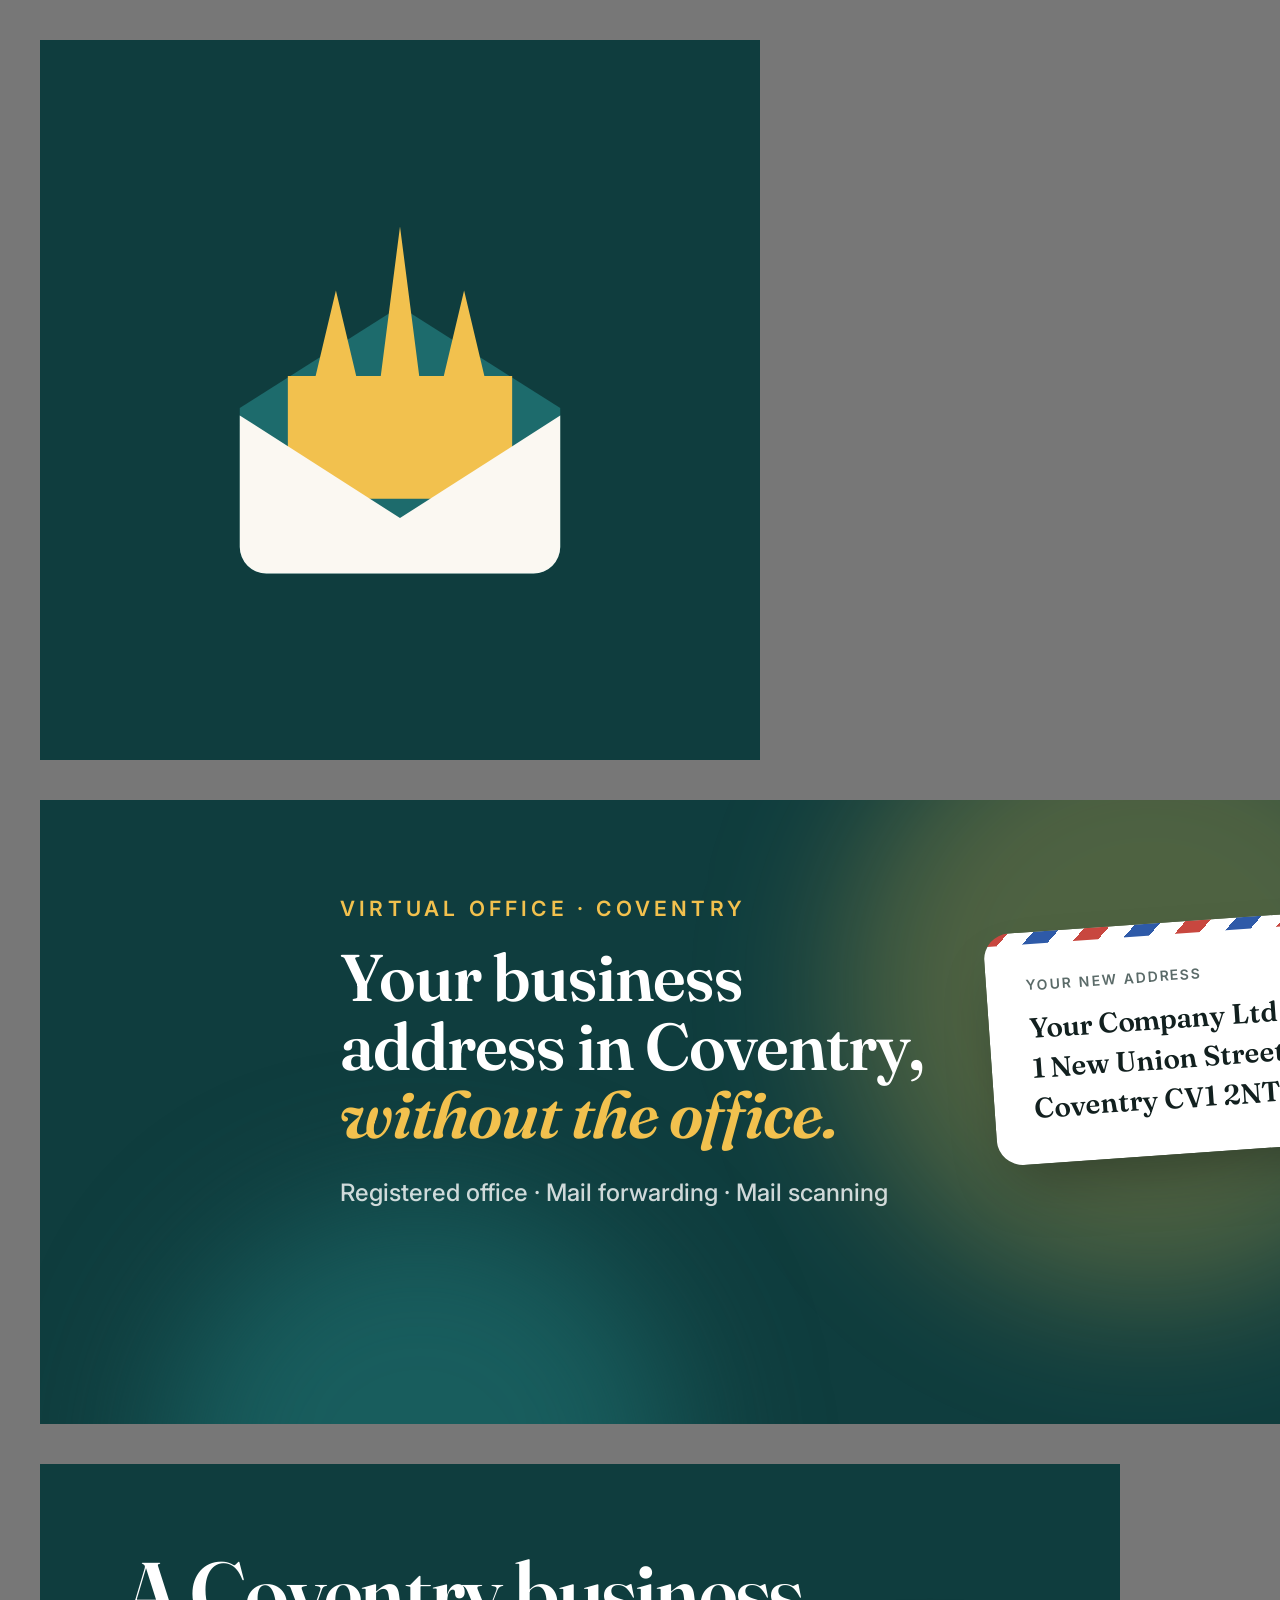
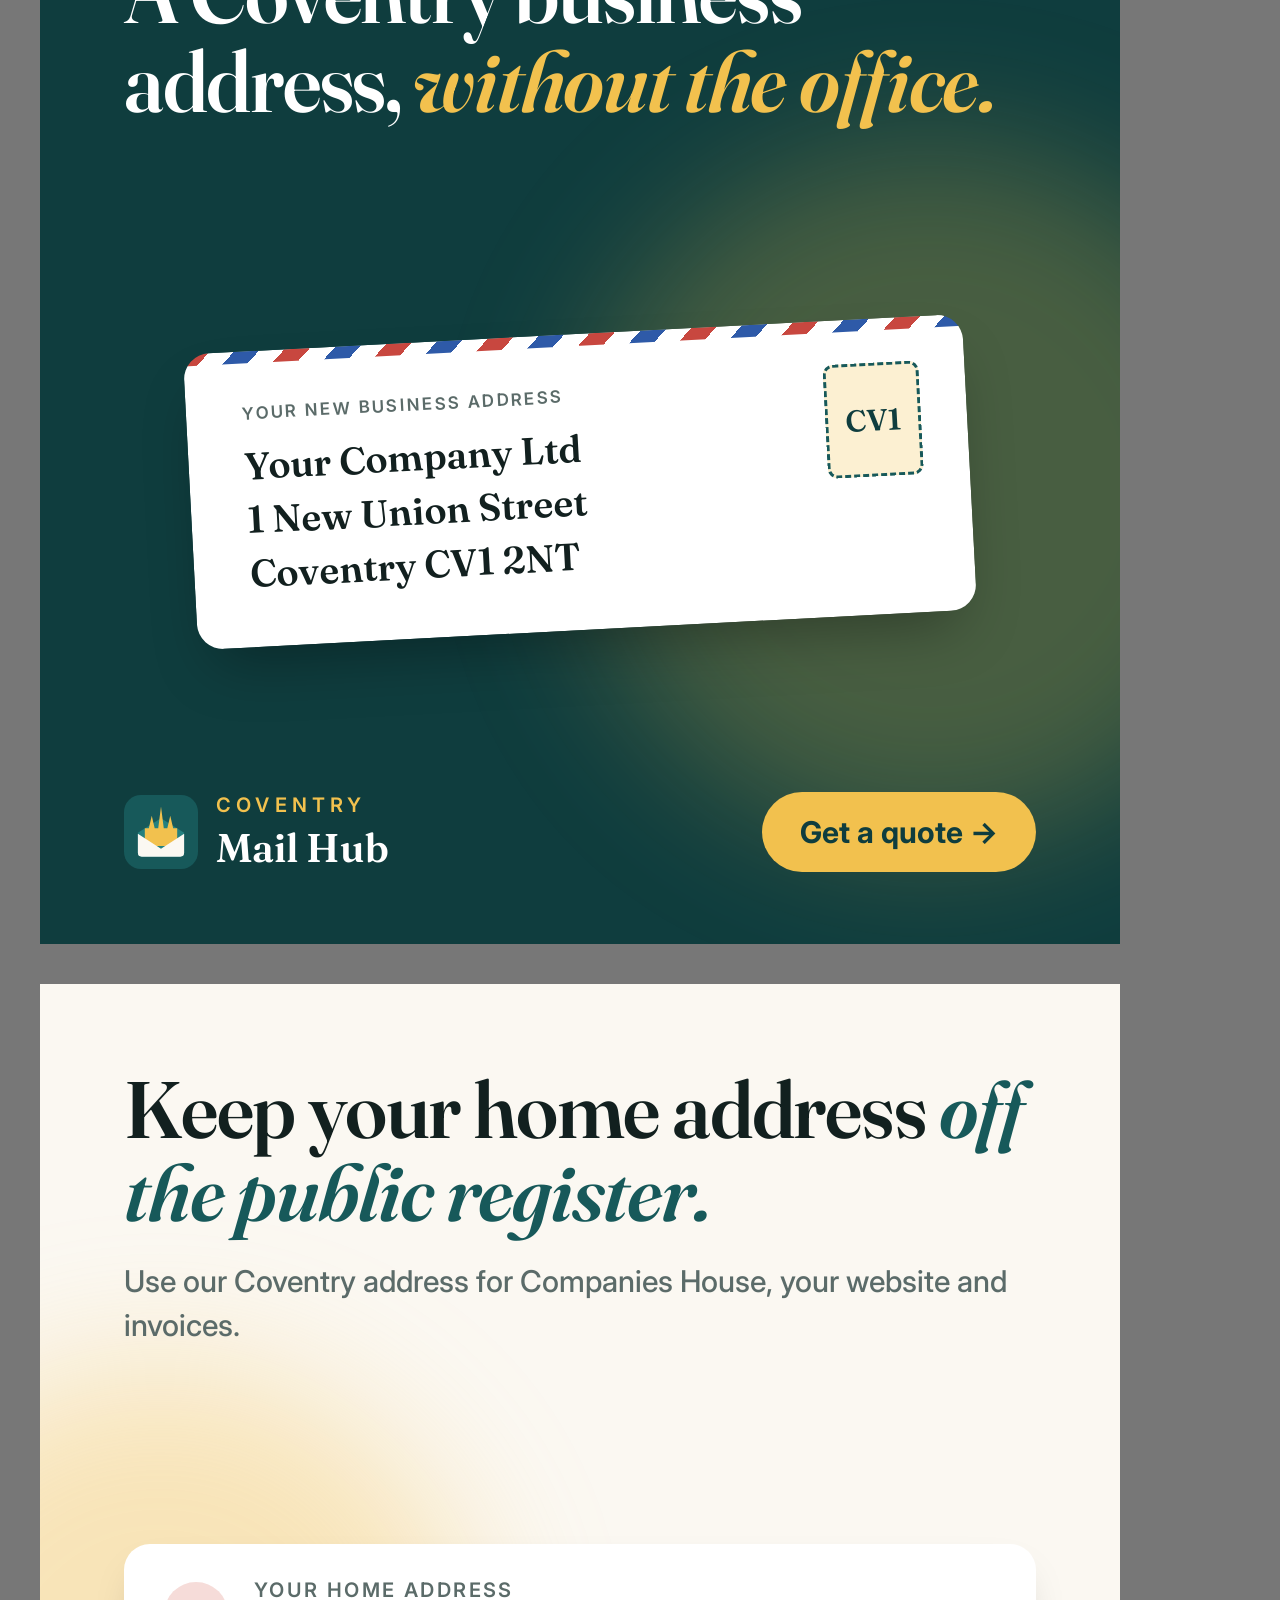
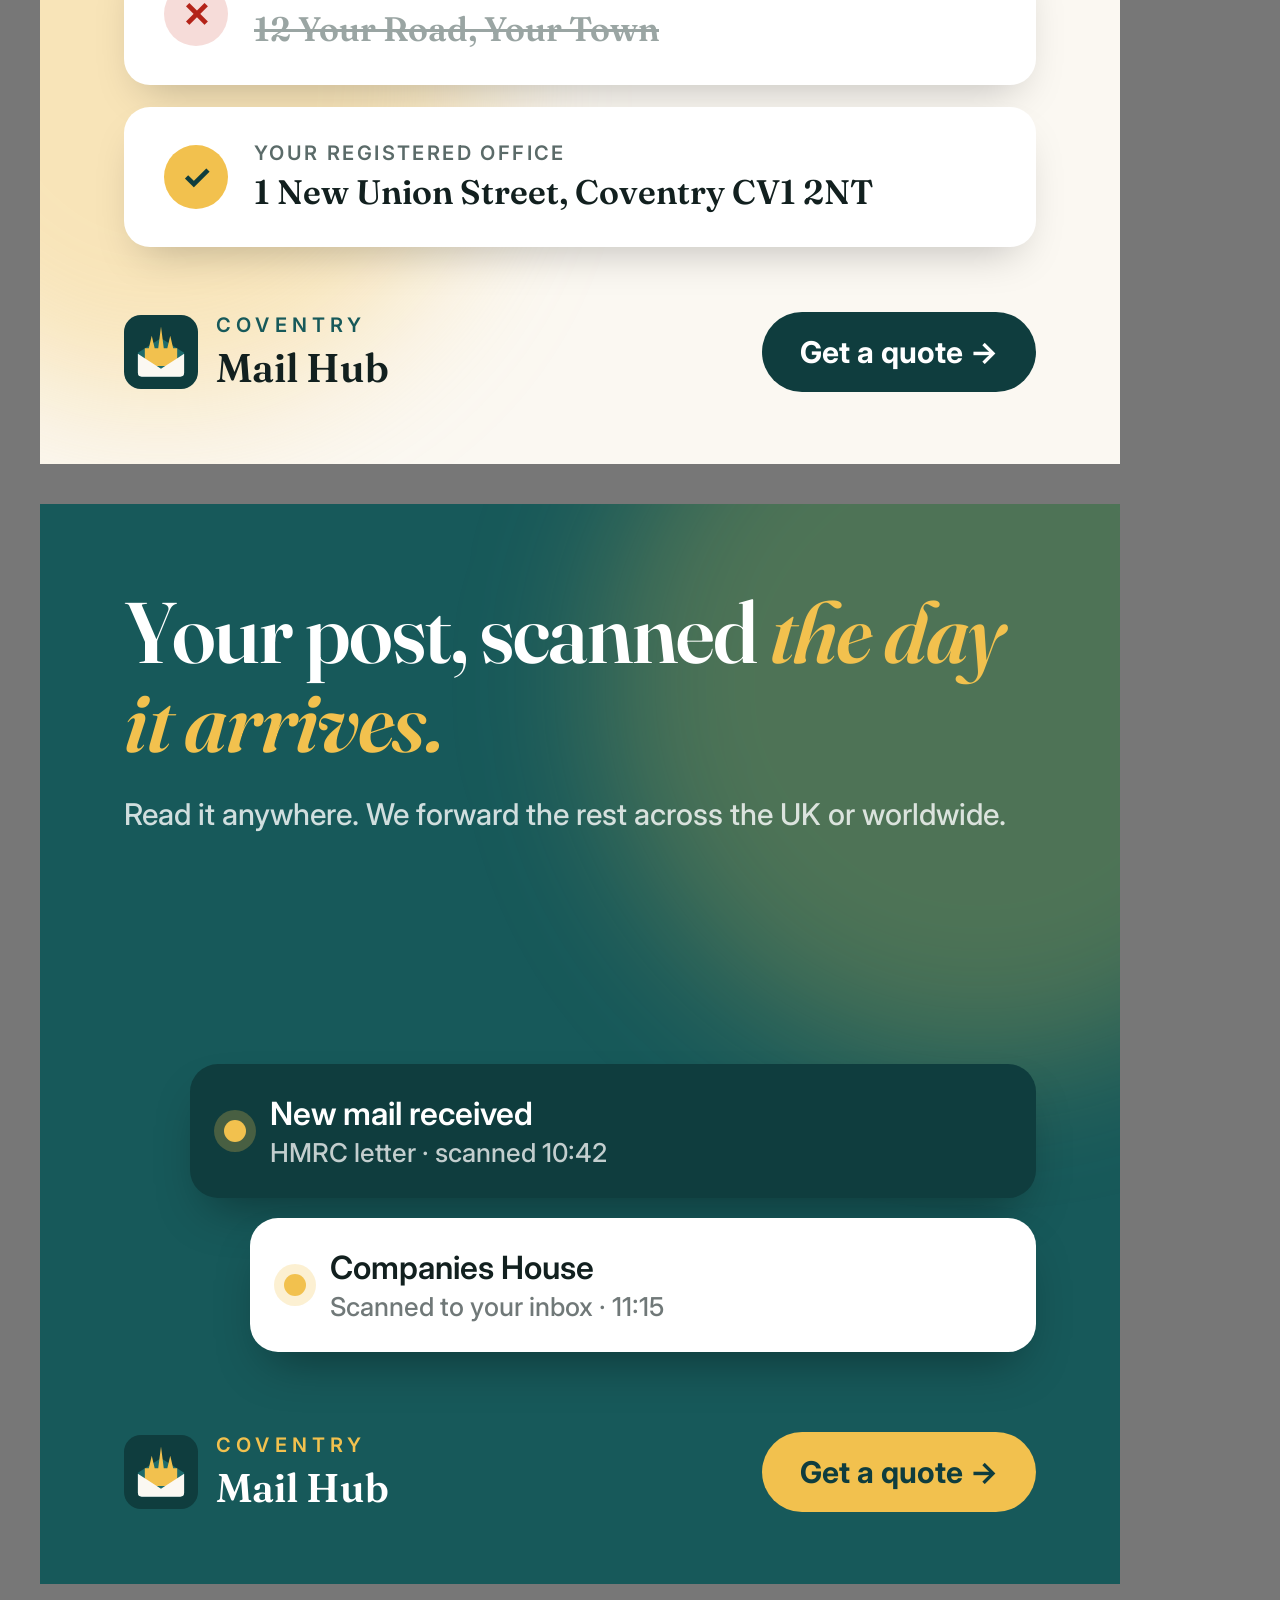
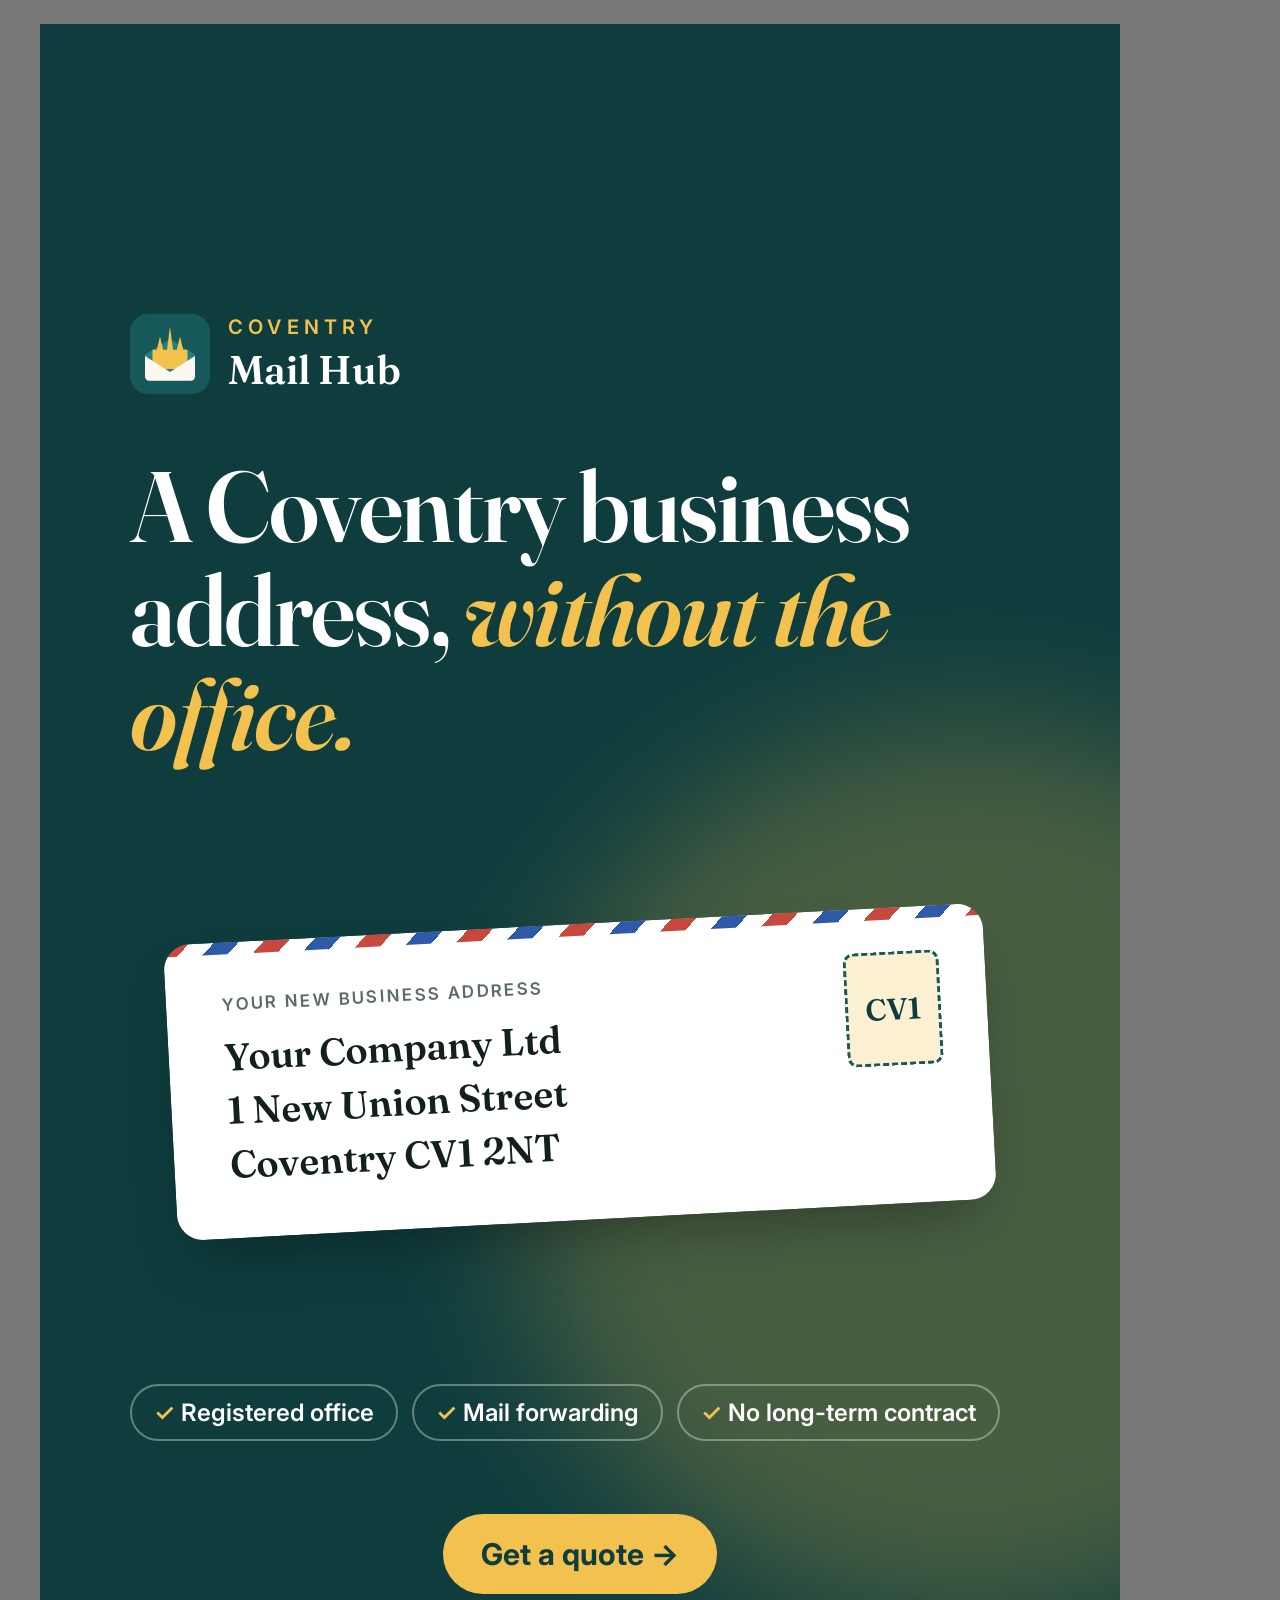
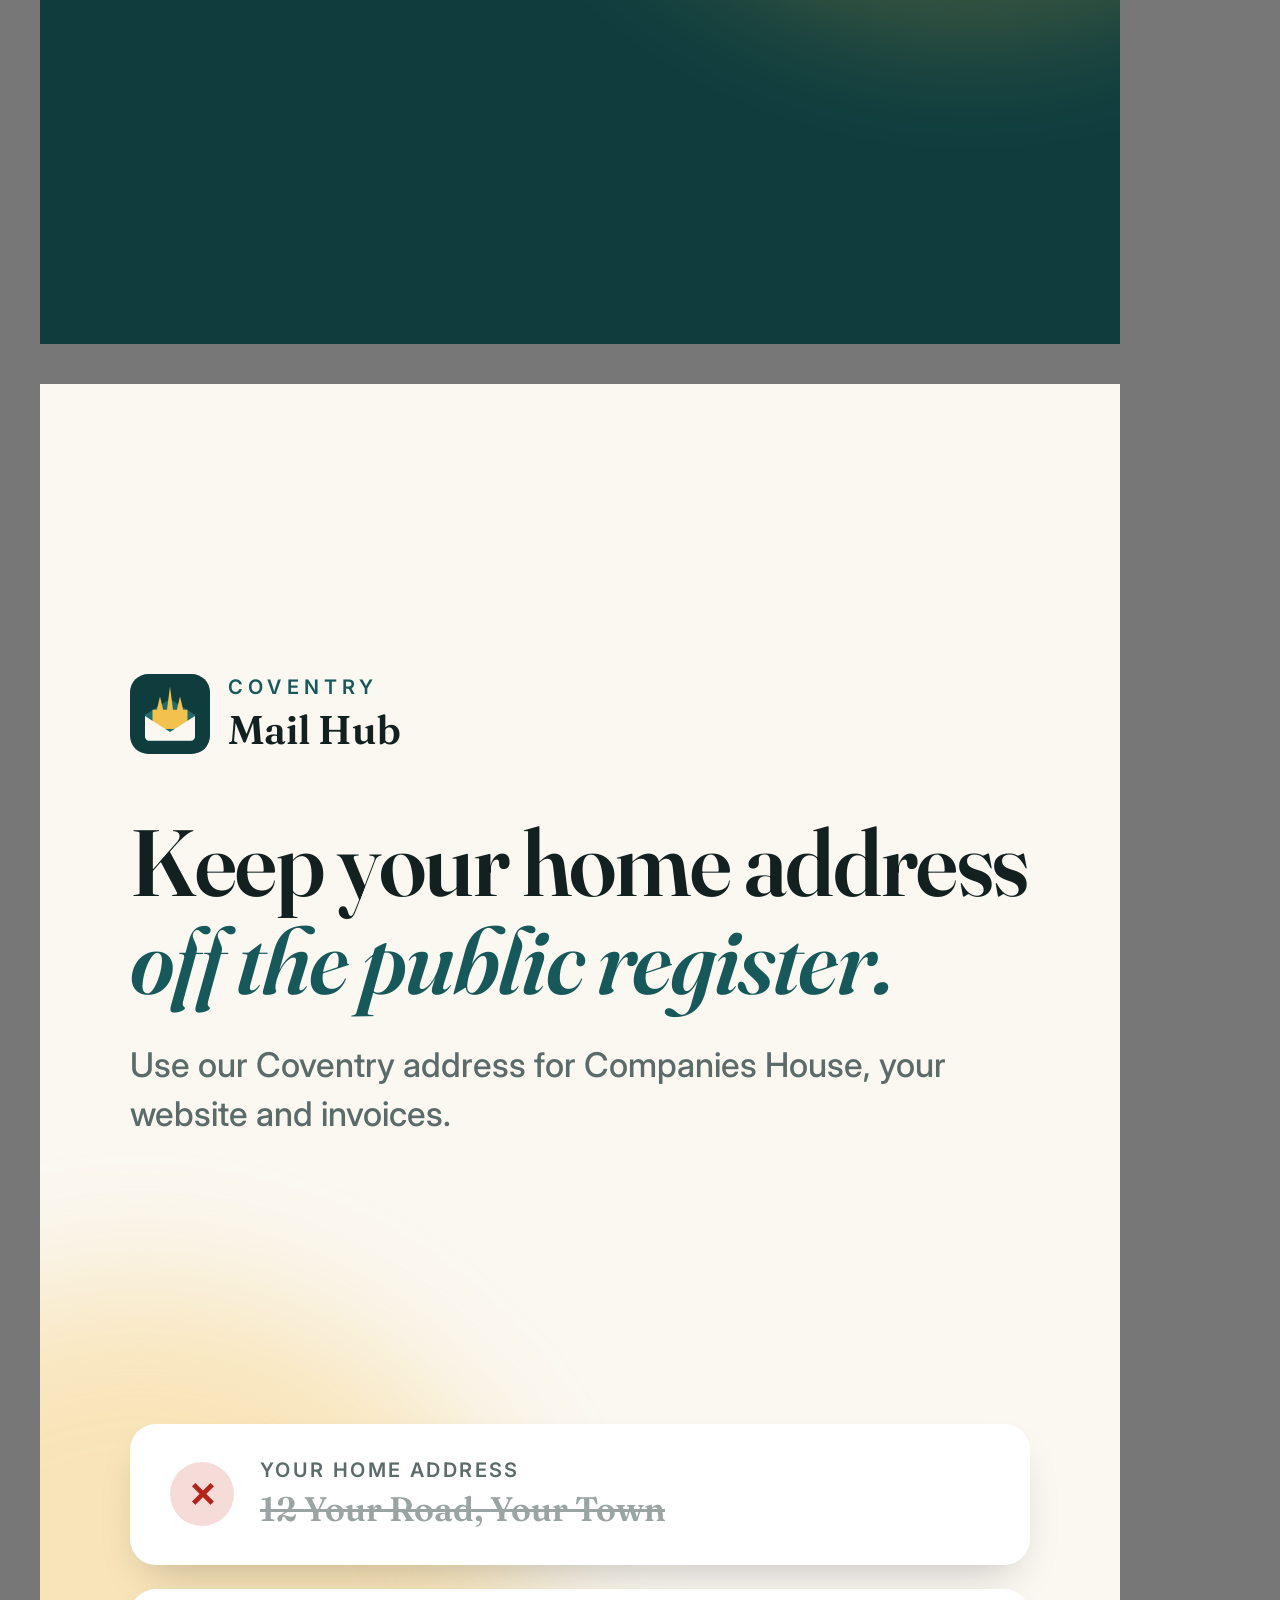
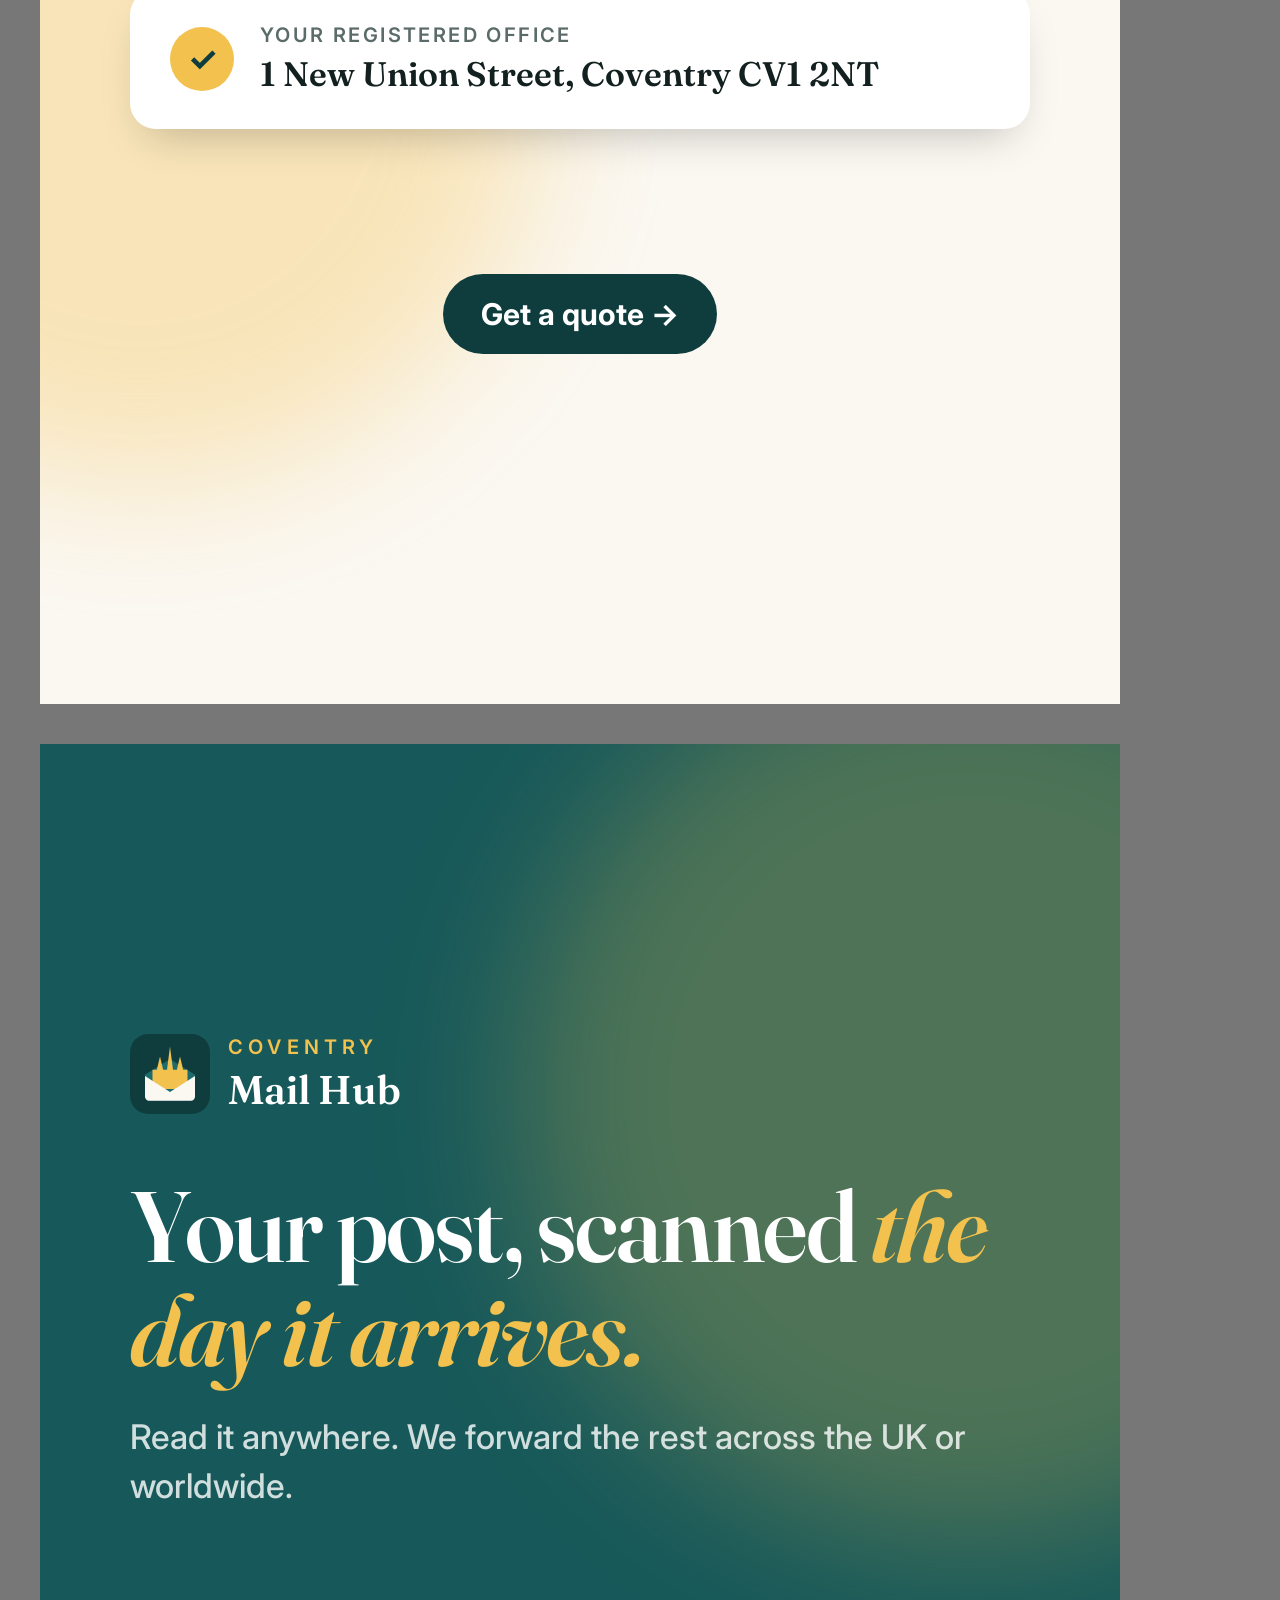
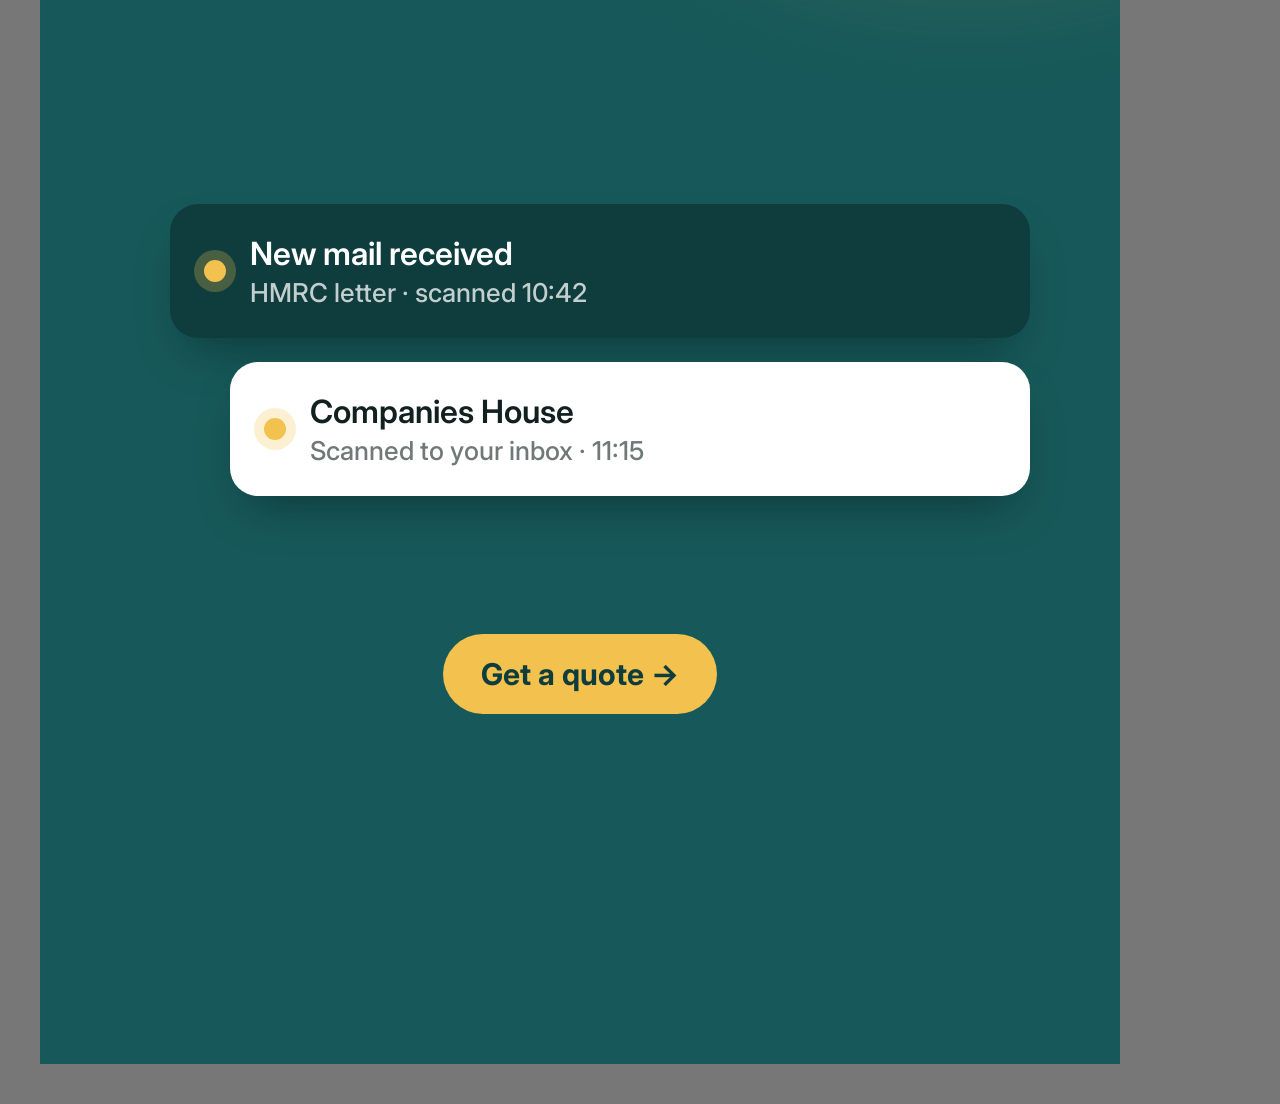
==== marketing/artwork.html @ 80396909 "Add Facebook page images and Meta ad creatives Profile picture (720x720), cover photo (1640x624) and" ====
<!doctype html>
<html lang="en-GB">
<head>
<meta charset="utf-8">
<title>Coventry Mail Hub social artwork</title>
<!-- Source for the Facebook page images and Meta ad creatives.
     Each .board is exported as a PNG by marketing/render.cjs. -->
<link href="https://fonts.googleapis.com/css2?family=Fraunces:ital,opsz,wght@0,9..144,600;1,9..144,600&family=Inter:wght@400;500;600;700&display=swap" rel="stylesheet">
<style>
  :root {
    --ink: #12201f; --muted: #5b6b69; --bg: #fbf8f2; --alt: #f2ede3;
    --brand: #0f3d3e; --brand-2: #17595a; --accent: #f2c14e; --line: #e4ddd0;
    --serif: "Fraunces", Georgia, serif; --sans: "Inter", Arial, sans-serif;
  }
  * { box-sizing: border-box; margin: 0; }
  body { background: #777; font-family: var(--sans); color: var(--ink); padding: 40px; display: grid; gap: 40px; justify-items: start; }
  .board { position: relative; overflow: hidden; }
  .serif { font-family: var(--serif); font-weight: 600; letter-spacing: -.015em; line-height: 1.04; }
  em { font-style: italic; color: var(--accent); }
  .light em { color: var(--brand-2); }

  /* Logo */
  .mk .bg { fill: var(--brand); } .mk .back { fill: #1d6b6c; } .mk .letter { fill: var(--accent); } .mk .front { fill: var(--bg); }
  .lockup { display: flex; align-items: center; gap: 18px; }
  .lockup .t { display: flex; flex-direction: column; line-height: 1; }
  .lockup .t1 { font: 600 20px var(--sans); letter-spacing: .26em; text-transform: uppercase; color: var(--accent); margin-bottom: 6px; }
  .lockup .t2 { font: 600 40px var(--serif); color: #fff; }
  .light .lockup .t1 { color: var(--brand-2); } .light .lockup .t2 { color: var(--ink); }

  /* Envelope / address card */
  .env {
    background: #fff; border-radius: 26px; padding: 52px 56px 46px; position: relative;
    box-shadow: 0 30px 60px -20px rgba(0,0,0,.35);
    background-image: repeating-linear-gradient(135deg, #c8473f 0 18px, transparent 18px 36px, #2e5aa8 36px 54px, transparent 54px 72px);
    background-size: 100% 12px; background-repeat: no-repeat; background-position: top;
  }
  .env .lbl { font: 600 17px var(--sans); letter-spacing: .14em; text-transform: uppercase; color: var(--muted); margin-bottom: 16px; }
  .env .addr { font: 600 38px/1.42 var(--serif); color: var(--ink); }
  .env .stamp { position: absolute; top: 44px; right: 46px; width: 96px; height: 114px; border: 3px dashed var(--brand-2); border-radius: 10px; display: grid; place-items: center; font: 600 30px var(--serif); color: var(--brand); background: rgba(242,193,78,.25); }

  .pill { display: inline-flex; align-items: center; gap: 12px; background: var(--accent); color: var(--brand); font: 700 30px var(--sans); padding: 22px 38px; border-radius: 999px; }
  .pill.dark { background: var(--brand); color: #fff; }
  .chips { display: flex; flex-wrap: wrap; gap: 14px; }
  .chip { font: 600 24px var(--sans); color: #fff; border: 2px solid rgba(255,255,255,.35); padding: 12px 22px; border-radius: 999px; }
  .light .chip { color: var(--brand); border-color: rgba(15,61,62,.25); }
  .chip::before { content: "✓  "; color: var(--accent); }
  .light .chip::before { color: var(--brand-2); }

  /* Notification cards */
  .note { display: flex; gap: 24px; align-items: center; background: var(--brand); color: #fff; border-radius: 28px; padding: 30px 34px; box-shadow: 0 24px 50px -18px rgba(0,0,0,.4); }
  .note .dot { flex: none; width: 22px; height: 22px; border-radius: 50%; background: var(--accent); box-shadow: 0 0 0 10px rgba(242,193,78,.25); }
  .note .nt { font: 600 32px var(--sans); }
  .note .ns { font: 500 26px var(--sans); opacity: .75; margin-top: 4px; }
  .note.alt { background: #fff; color: var(--ink); }
  .note.alt .ns { opacity: .6; }

  /* Address compare */
  .cmp { background: #fff; border-radius: 26px; padding: 34px 40px; display: flex; gap: 26px; align-items: center; box-shadow: 0 20px 44px -18px rgba(0,0,0,.25); }
  .cmp .ic { flex: none; width: 64px; height: 64px; border-radius: 50%; display: grid; place-items: center; font: 700 34px var(--sans); }
  .cmp.no .ic { background: #f6dcd9; color: #b42318; }
  .cmp.yes .ic { background: var(--accent); color: var(--brand); }
  .cmp .k { font: 600 20px var(--sans); letter-spacing: .12em; text-transform: uppercase; color: var(--muted); margin-bottom: 6px; }
  .cmp .v { font: 600 34px/1.25 var(--serif); }
  .cmp.no .v { color: #9aa5a3; text-decoration: line-through; text-decoration-thickness: 3px; }

  .glow { position: absolute; border-radius: 50%; filter: blur(70px); }
</style>
</head>
<body>

<!-- 1. Facebook profile picture 720x720 (shown as a circle) -->
<div class="board" id="fb-profile" style="width:720px;height:720px;background:var(--brand);display:grid;place-items:center">
  <svg class="mk" viewBox="2 1.75 44 44" width="470" height="470"><path class="back" d="M9 24.5L24 15l15 9.5v13A2.5 2.5 0 0 1 36.5 40h-25A2.5 2.5 0 0 1 9 37.5z"/><path class="letter" d="M13.5 33V21.5h2.6L18 13.5l1.9 8h2.3L24 7.5l1.8 14h2.3l1.9-8 1.9 8h2.6V33z"/><path class="front" d="M9 25.2l15 9.6 15-9.6v12.3a2.5 2.5 0 0 1-2.5 2.5h-25A2.5 2.5 0 0 1 9 37.5z"/></svg>
</div>

<!-- 2. Facebook cover 1640x624. Key content kept inside the centre 1100px, which is what phones show. -->
<div class="board" id="fb-cover" style="width:1640px;height:624px;background:var(--brand)">
  <div class="glow" style="width:620px;height:620px;right:220px;top:-120px;background:rgba(242,193,78,.28)"></div>
  <div class="glow" style="width:520px;height:520px;left:120px;bottom:-300px;background:rgba(29,107,108,.7)"></div>
  <div style="position:absolute;left:300px;top:96px;width:600px">
    <p style="font:600 21px var(--sans);letter-spacing:.2em;text-transform:uppercase;color:var(--accent);margin-bottom:22px">Virtual office · Coventry</p>
    <h1 class="serif" style="font-size:66px;color:#fff;margin-bottom:26px">Your business address in Coventry, <em>without the office.</em></h1>
    <p style="font:500 24px/1.5 var(--sans);color:rgba(255,255,255,.8)">Registered office · Mail forwarding · Mail scanning</p>
  </div>
  <div class="env" style="position:absolute;left:950px;top:120px;width:430px;transform:rotate(-4deg);padding:44px 40px 36px">
    <div class="stamp" style="width:72px;height:86px;font-size:22px;top:34px;right:32px">CV1</div>
    <p class="lbl" style="font-size:14px">Your new address</p>
    <p class="addr" style="font-size:28px">Your Company Ltd<br>1 New Union Street<br>Coventry CV1 2NT</p>
  </div>
</div>

<!-- 3A. Ad: address, 1080x1080 -->
<div class="board" id="ad-address-square" style="width:1080px;height:1080px;background:var(--brand)">
  <div class="glow" style="width:700px;height:700px;right:-160px;top:280px;background:rgba(242,193,78,.25)"></div>
  <div style="position:absolute;left:84px;top:84px;right:84px">
    <h1 class="serif" style="font-size:86px;color:#fff">A Coventry business address, <em>without the office.</em></h1>
  </div>
  <div class="env" style="position:absolute;left:150px;right:150px;top:470px;transform:rotate(-3deg)">
    <div class="stamp">CV1</div>
    <p class="lbl">Your new business address</p>
    <p class="addr">Your Company Ltd<br>1 New Union Street<br>Coventry CV1 2NT</p>
  </div>
  <div style="position:absolute;left:84px;right:84px;bottom:72px;display:flex;justify-content:space-between;align-items:center">
    <div class="lockup"><svg class="mk" viewBox="0 0 48 48" width="74" height="74"><rect class="bg" width="48" height="48" rx="11" style="fill:#17595a"/><path class="back" d="M9 24.5L24 15l15 9.5v13A2.5 2.5 0 0 1 36.5 40h-25A2.5 2.5 0 0 1 9 37.5z" style="fill:#24807f"/><path class="letter" d="M13.5 33V21.5h2.6L18 13.5l1.9 8h2.3L24 7.5l1.8 14h2.3l1.9-8 1.9 8h2.6V33z"/><path class="front" d="M9 25.2l15 9.6 15-9.6v12.3a2.5 2.5 0 0 1-2.5 2.5h-25A2.5 2.5 0 0 1 9 37.5z"/></svg><div class="t"><span class="t1">Coventry</span><span class="t2">Mail Hub</span></div></div>
    <span class="pill">Get a quote →</span>
  </div>
</div>

<!-- 3B. Ad: privacy, 1080x1080 -->
<div class="board light" id="ad-privacy-square" style="width:1080px;height:1080px;background:var(--bg)">
  <div class="glow" style="width:640px;height:640px;left:-200px;top:380px;background:rgba(242,193,78,.35)"></div>
  <div style="position:absolute;left:84px;top:84px;right:84px">
    <h1 class="serif" style="font-size:80px">Keep your home address <em>off the public register.</em></h1>
    <p style="font:500 30px/1.45 var(--sans);color:var(--muted);margin-top:26px">Use our Coventry address for Companies House, your website and invoices.</p>
  </div>
  <div style="position:absolute;left:84px;right:84px;top:560px;display:grid;gap:22px">
    <div class="cmp no"><div class="ic">✕</div><div><p class="k">Your home address</p><p class="v">12 Your Road, Your Town</p></div></div>
    <div class="cmp yes"><div class="ic">✓</div><div><p class="k">Your registered office</p><p class="v">1 New Union Street, Coventry CV1 2NT</p></div></div>
  </div>
  <div style="position:absolute;left:84px;right:84px;bottom:72px;display:flex;justify-content:space-between;align-items:center">
    <div class="lockup"><svg class="mk" viewBox="0 0 48 48" width="74" height="74"><rect class="bg" width="48" height="48" rx="11"/><path class="back" d="M9 24.5L24 15l15 9.5v13A2.5 2.5 0 0 1 36.5 40h-25A2.5 2.5 0 0 1 9 37.5z"/><path class="letter" d="M13.5 33V21.5h2.6L18 13.5l1.9 8h2.3L24 7.5l1.8 14h2.3l1.9-8 1.9 8h2.6V33z"/><path class="front" d="M9 25.2l15 9.6 15-9.6v12.3a2.5 2.5 0 0 1-2.5 2.5h-25A2.5 2.5 0 0 1 9 37.5z"/></svg><div class="t"><span class="t1">Coventry</span><span class="t2">Mail Hub</span></div></div>
    <span class="pill dark">Get a quote →</span>
  </div>
</div>

<!-- 3C. Ad: same-day mail, 1080x1080 -->
<div class="board" id="ad-mail-square" style="width:1080px;height:1080px;background:var(--brand-2)">
  <div class="glow" style="width:760px;height:760px;right:-240px;top:-200px;background:rgba(242,193,78,.25)"></div>
  <div style="position:absolute;left:84px;top:84px;right:84px">
    <h1 class="serif" style="font-size:86px;color:#fff">Your post, scanned <em>the day it arrives.</em></h1>
    <p style="font:500 30px/1.45 var(--sans);color:rgba(255,255,255,.8);margin-top:26px">Read it anywhere. We forward the rest across the UK or worldwide.</p>
  </div>
  <div style="position:absolute;left:150px;right:84px;top:560px;display:grid;gap:20px">
    <div class="note"><span class="dot"></span><div><p class="nt">New mail received</p><p class="ns">HMRC letter · scanned 10:42</p></div></div>
    <div class="note alt" style="margin-left:60px"><span class="dot"></span><div><p class="nt">Companies House</p><p class="ns">Scanned to your inbox · 11:15</p></div></div>
  </div>
  <div style="position:absolute;left:84px;right:84px;bottom:72px;display:flex;justify-content:space-between;align-items:center">
    <div class="lockup"><svg class="mk" viewBox="0 0 48 48" width="74" height="74"><rect class="bg" width="48" height="48" rx="11"/><path class="back" d="M9 24.5L24 15l15 9.5v13A2.5 2.5 0 0 1 36.5 40h-25A2.5 2.5 0 0 1 9 37.5z"/><path class="letter" d="M13.5 33V21.5h2.6L18 13.5l1.9 8h2.3L24 7.5l1.8 14h2.3l1.9-8 1.9 8h2.6V33z"/><path class="front" d="M9 25.2l15 9.6 15-9.6v12.3a2.5 2.5 0 0 1-2.5 2.5h-25A2.5 2.5 0 0 1 9 37.5z"/></svg><div class="t"><span class="t1">Coventry</span><span class="t2">Mail Hub</span></div></div>
    <span class="pill">Get a quote →</span>
  </div>
</div>

<!-- 4A. Story: address, 1080x1920. Top 250px and bottom 340px kept clear for Stories/Reels UI. -->
<div class="board" id="ad-address-story" style="width:1080px;height:1920px;background:var(--brand)">
  <div class="glow" style="width:900px;height:900px;right:-300px;top:700px;background:rgba(242,193,78,.25)"></div>
  <div style="position:absolute;left:90px;right:90px;top:290px">
    <div class="lockup" style="margin-bottom:60px"><svg class="mk" viewBox="0 0 48 48" width="80" height="80"><rect class="bg" width="48" height="48" rx="11" style="fill:#17595a"/><path class="back" d="M9 24.5L24 15l15 9.5v13A2.5 2.5 0 0 1 36.5 40h-25A2.5 2.5 0 0 1 9 37.5z" style="fill:#24807f"/><path class="letter" d="M13.5 33V21.5h2.6L18 13.5l1.9 8h2.3L24 7.5l1.8 14h2.3l1.9-8 1.9 8h2.6V33z"/><path class="front" d="M9 25.2l15 9.6 15-9.6v12.3a2.5 2.5 0 0 1-2.5 2.5h-25A2.5 2.5 0 0 1 9 37.5z"/></svg><div class="t"><span class="t1">Coventry</span><span class="t2">Mail Hub</span></div></div>
    <h1 class="serif" style="font-size:100px;color:#fff">A Coventry business address, <em>without the office.</em></h1>
  </div>
  <div class="env" style="position:absolute;left:130px;right:130px;top:900px;transform:rotate(-3deg)">
    <div class="stamp">CV1</div>
    <p class="lbl">Your new business address</p>
    <p class="addr">Your Company Ltd<br>1 New Union Street<br>Coventry CV1 2NT</p>
  </div>
  <div style="position:absolute;left:90px;right:90px;top:1360px" class="chips"><span class="chip">Registered office</span><span class="chip">Mail forwarding</span><span class="chip">No long-term contract</span></div>
  <div style="position:absolute;left:0;right:0;top:1490px;text-align:center"><span class="pill">Get a quote →</span></div>
</div>

<!-- 4B. Story: privacy, 1080x1920 -->
<div class="board light" id="ad-privacy-story" style="width:1080px;height:1920px;background:var(--bg)">
  <div class="glow" style="width:800px;height:800px;left:-300px;top:900px;background:rgba(242,193,78,.35)"></div>
  <div style="position:absolute;left:90px;right:90px;top:290px">
    <div class="lockup" style="margin-bottom:60px"><svg class="mk" viewBox="0 0 48 48" width="80" height="80"><rect class="bg" width="48" height="48" rx="11"/><path class="back" d="M9 24.5L24 15l15 9.5v13A2.5 2.5 0 0 1 36.5 40h-25A2.5 2.5 0 0 1 9 37.5z"/><path class="letter" d="M13.5 33V21.5h2.6L18 13.5l1.9 8h2.3L24 7.5l1.8 14h2.3l1.9-8 1.9 8h2.6V33z"/><path class="front" d="M9 25.2l15 9.6 15-9.6v12.3a2.5 2.5 0 0 1-2.5 2.5h-25A2.5 2.5 0 0 1 9 37.5z"/></svg><div class="t"><span class="t1">Coventry</span><span class="t2">Mail Hub</span></div></div>
    <h1 class="serif" style="font-size:94px">Keep your home address <em>off the public register.</em></h1>
    <p style="font:500 34px/1.45 var(--sans);color:var(--muted);margin-top:30px">Use our Coventry address for Companies House, your website and invoices.</p>
  </div>
  <div style="position:absolute;left:90px;right:90px;top:1040px;display:grid;gap:24px">
    <div class="cmp no"><div class="ic">✕</div><div><p class="k">Your home address</p><p class="v">12 Your Road, Your Town</p></div></div>
    <div class="cmp yes"><div class="ic">✓</div><div><p class="k">Your registered office</p><p class="v">1 New Union Street, Coventry CV1 2NT</p></div></div>
  </div>
  <div style="position:absolute;left:0;right:0;top:1490px;text-align:center"><span class="pill dark">Get a quote →</span></div>
</div>

<!-- 4C. Story: same-day mail, 1080x1920 -->
<div class="board" id="ad-mail-story" style="width:1080px;height:1920px;background:var(--brand-2)">
  <div class="glow" style="width:900px;height:900px;right:-300px;top:-100px;background:rgba(242,193,78,.25)"></div>
  <div style="position:absolute;left:90px;right:90px;top:290px">
    <div class="lockup" style="margin-bottom:60px"><svg class="mk" viewBox="0 0 48 48" width="80" height="80"><rect class="bg" width="48" height="48" rx="11"/><path class="back" d="M9 24.5L24 15l15 9.5v13A2.5 2.5 0 0 1 36.5 40h-25A2.5 2.5 0 0 1 9 37.5z"/><path class="letter" d="M13.5 33V21.5h2.6L18 13.5l1.9 8h2.3L24 7.5l1.8 14h2.3l1.9-8 1.9 8h2.6V33z"/><path class="front" d="M9 25.2l15 9.6 15-9.6v12.3a2.5 2.5 0 0 1-2.5 2.5h-25A2.5 2.5 0 0 1 9 37.5z"/></svg><div class="t"><span class="t1">Coventry</span><span class="t2">Mail Hub</span></div></div>
    <h1 class="serif" style="font-size:100px;color:#fff">Your post, scanned <em>the day it arrives.</em></h1>
    <p style="font:500 34px/1.45 var(--sans);color:rgba(255,255,255,.8);margin-top:30px">Read it anywhere. We forward the rest across the UK or worldwide.</p>
  </div>
  <div style="position:absolute;left:130px;right:90px;top:1060px;display:grid;gap:24px">
    <div class="note"><span class="dot"></span><div><p class="nt">New mail received</p><p class="ns">HMRC letter · scanned 10:42</p></div></div>
    <div class="note alt" style="margin-left:60px"><span class="dot"></span><div><p class="nt">Companies House</p><p class="ns">Scanned to your inbox · 11:15</p></div></div>
  </div>
  <div style="position:absolute;left:0;right:0;top:1490px;text-align:center"><span class="pill">Get a quote →</span></div>
</div>

</body>
</html>
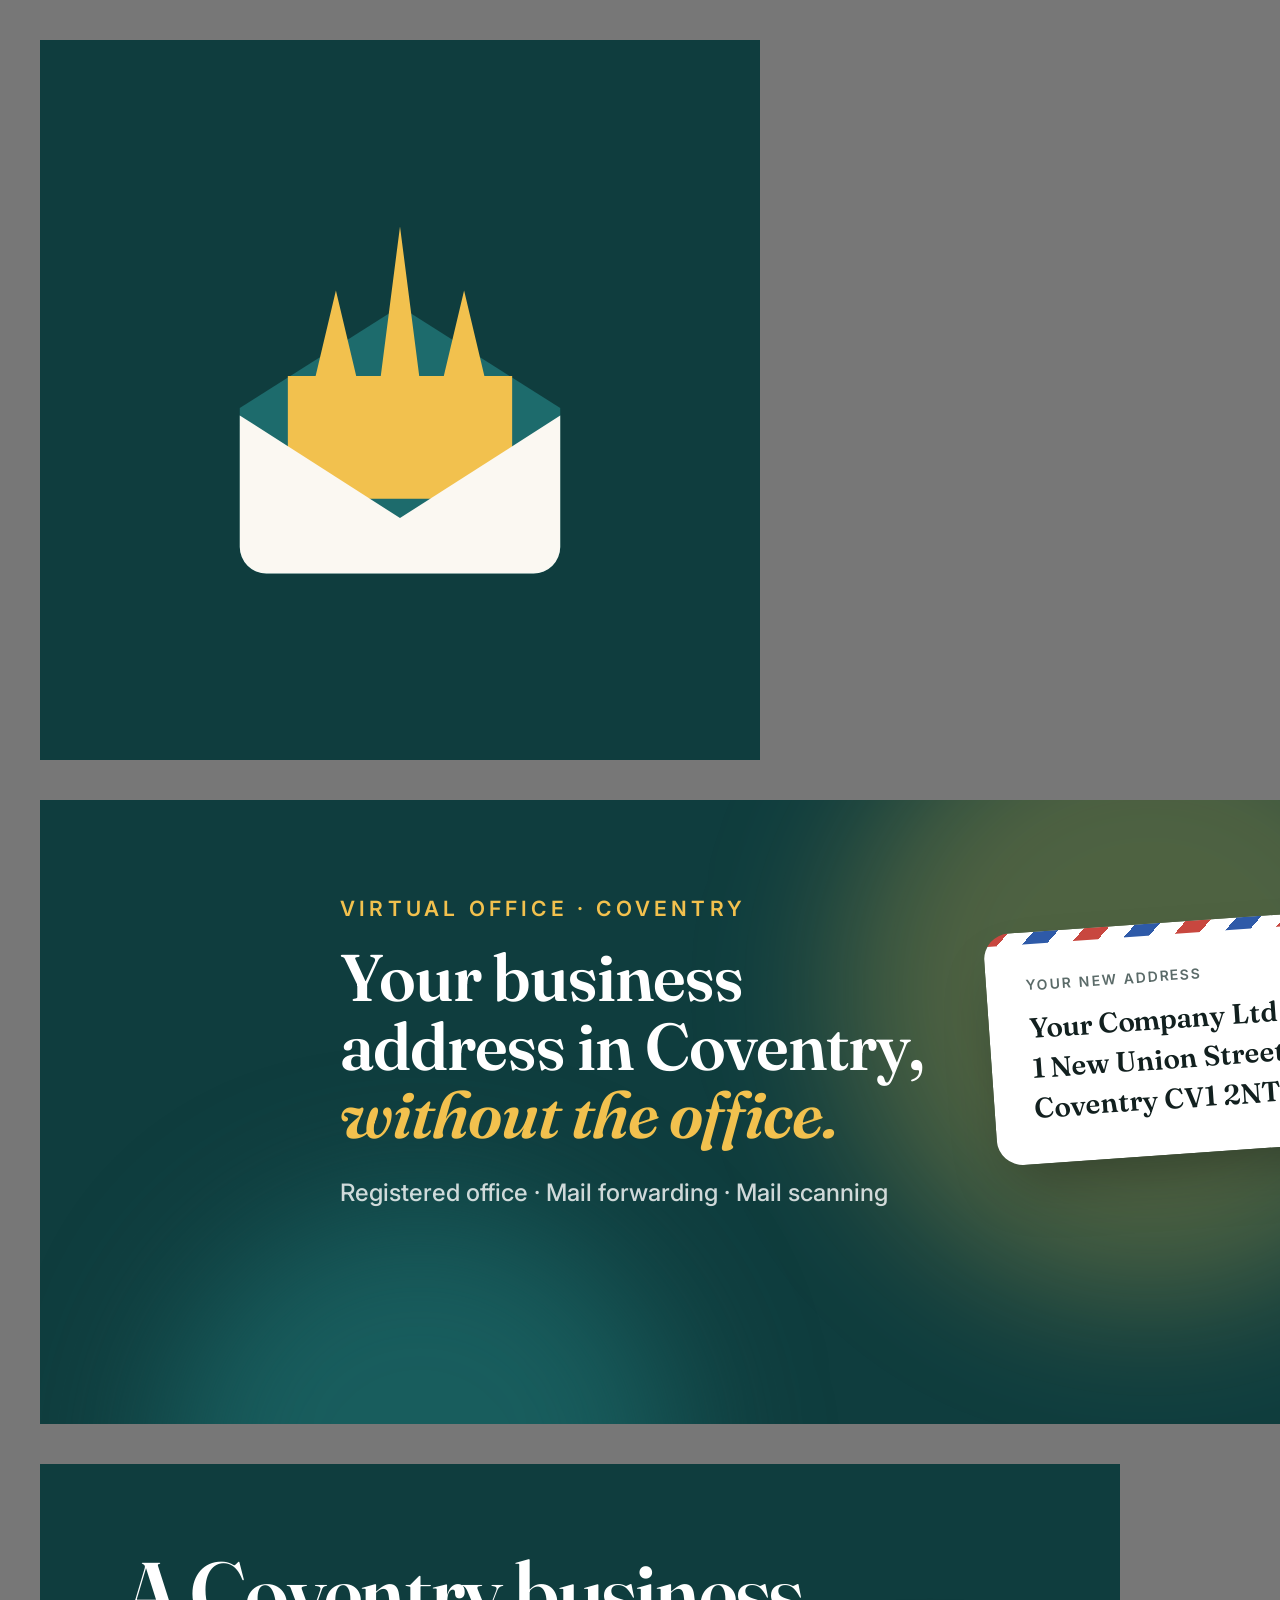
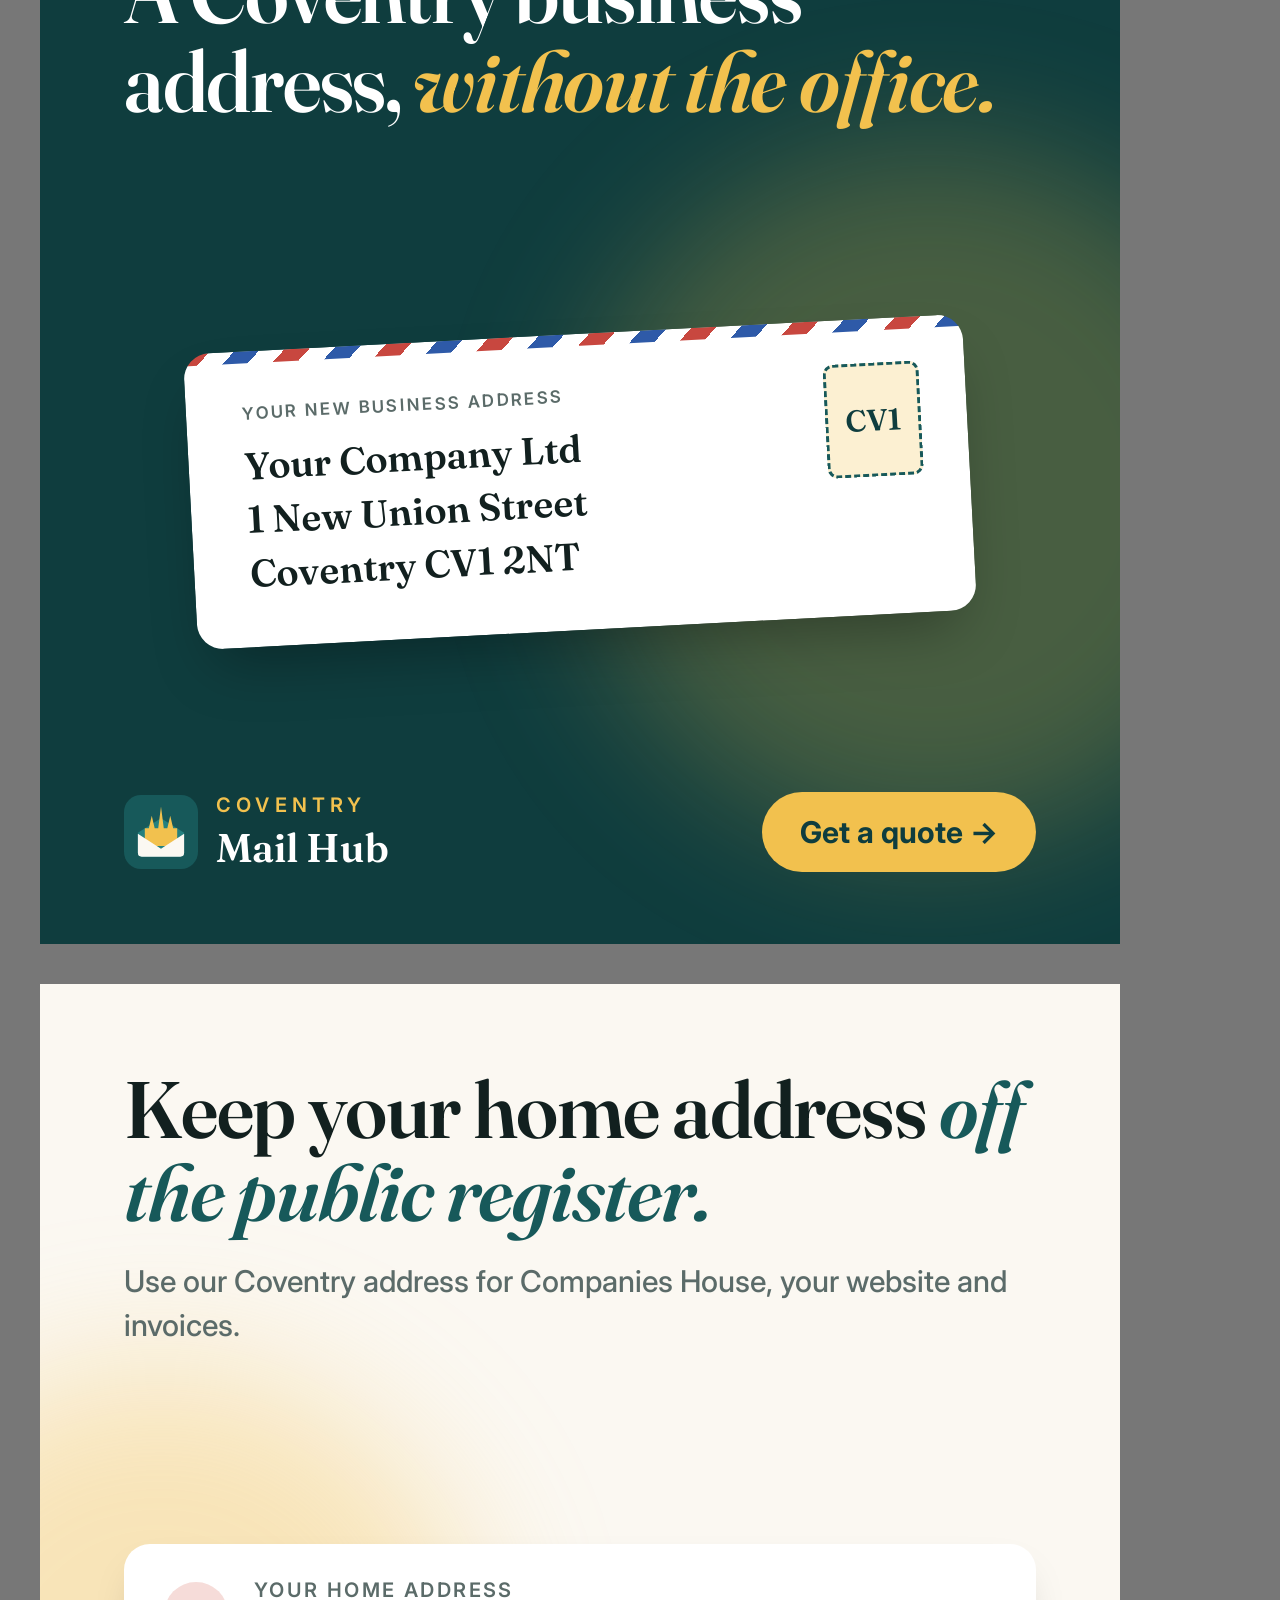
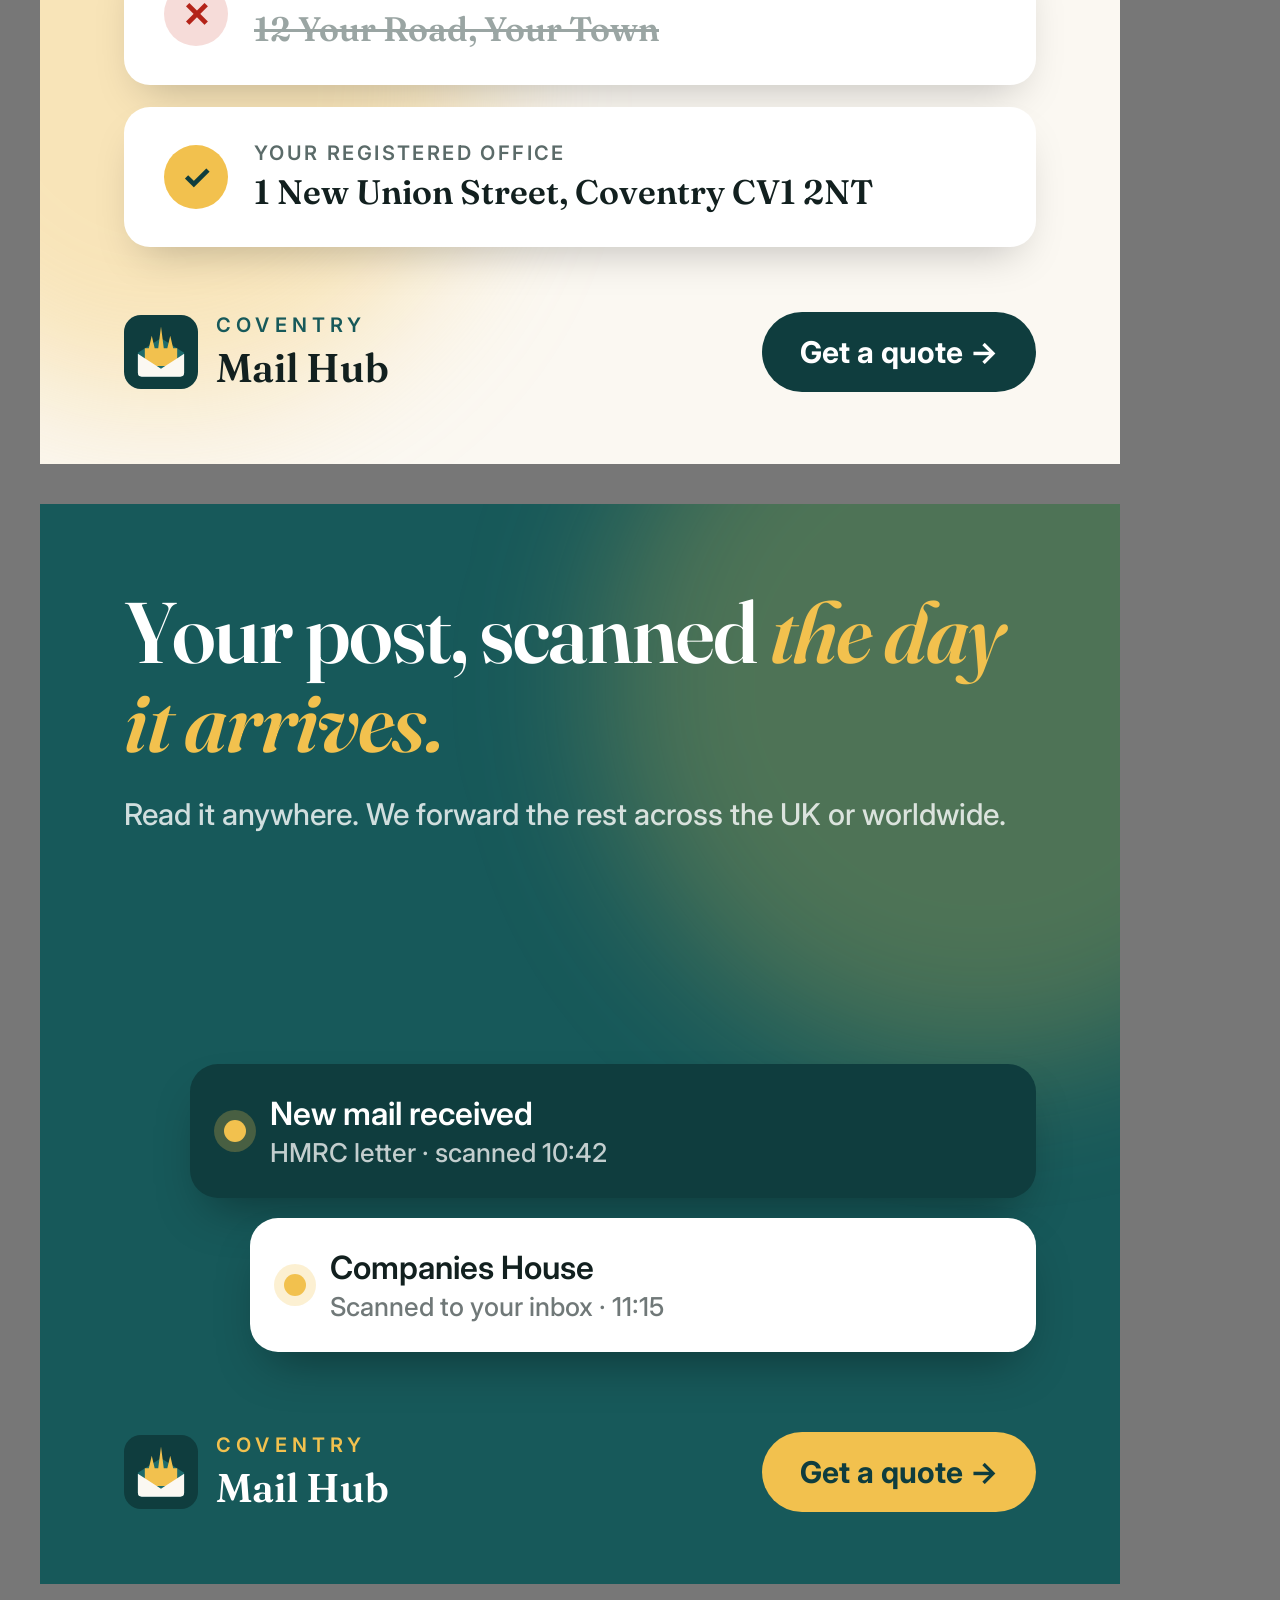
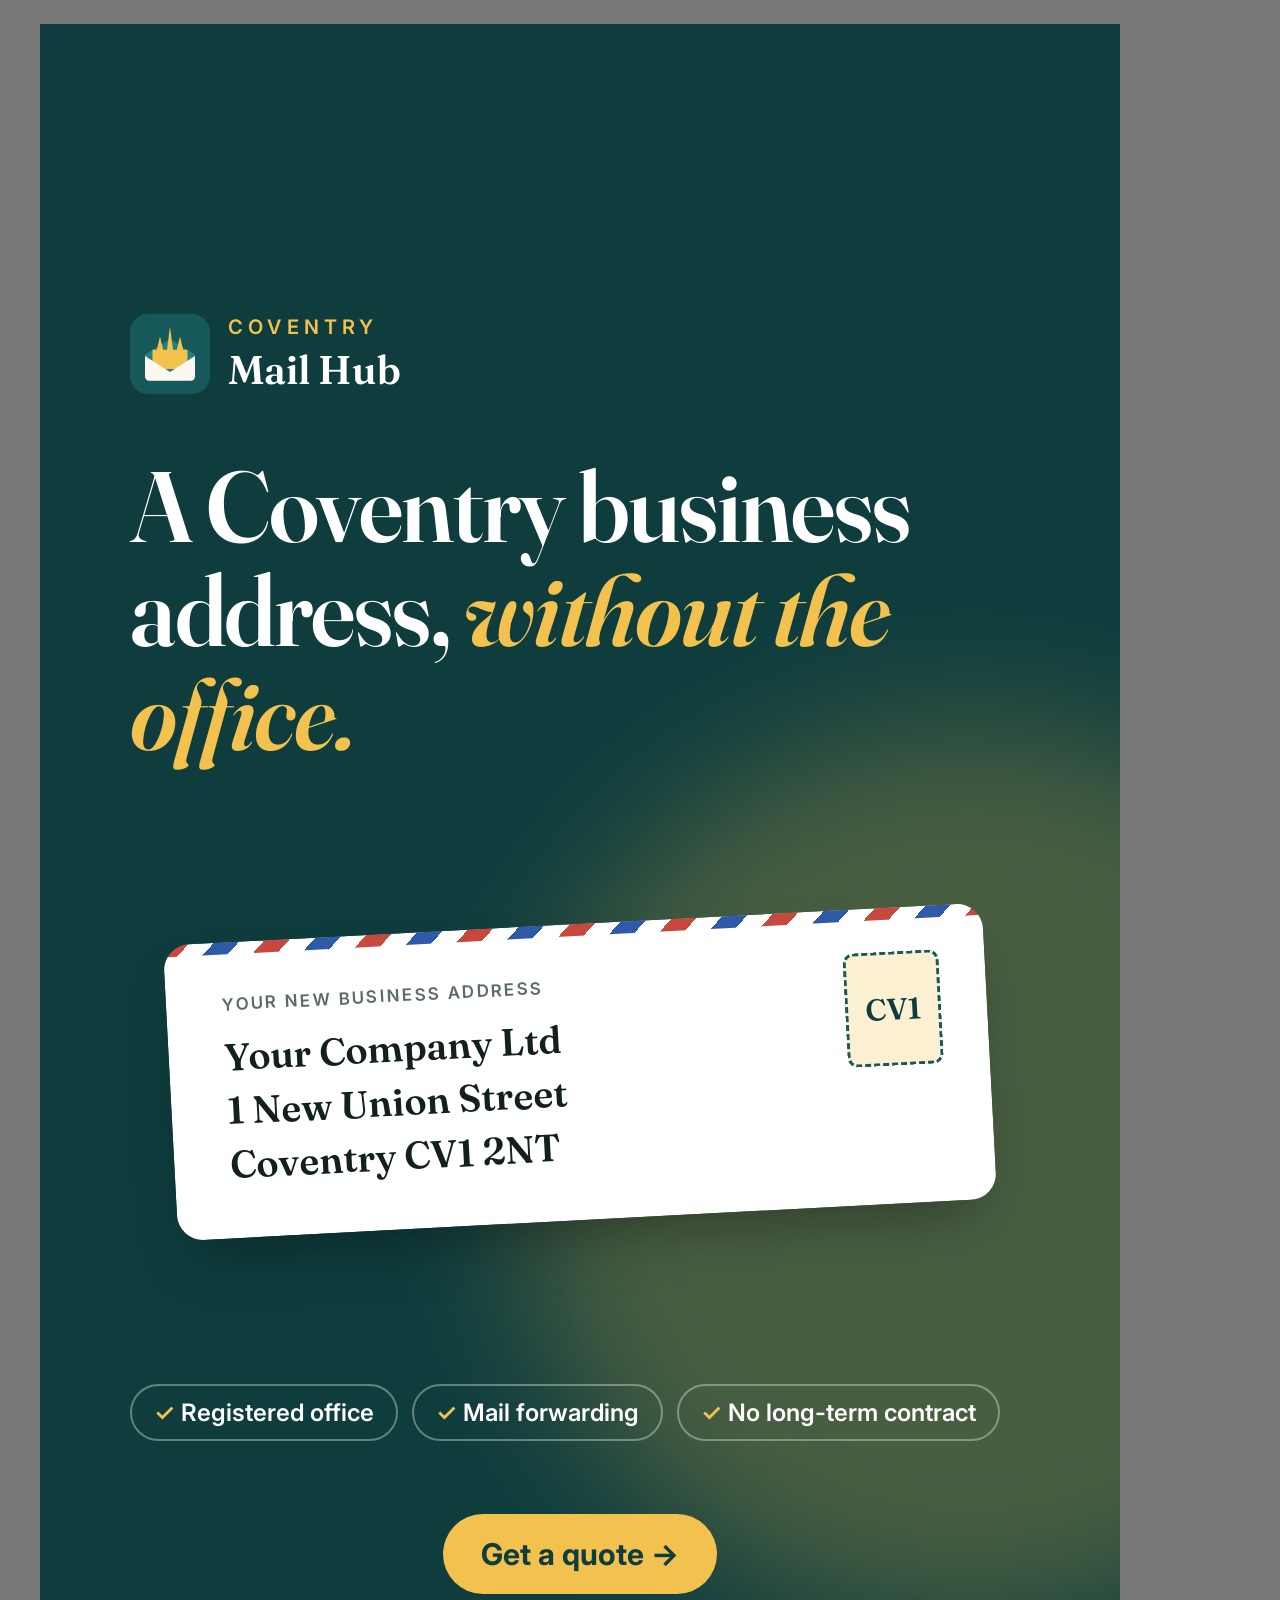
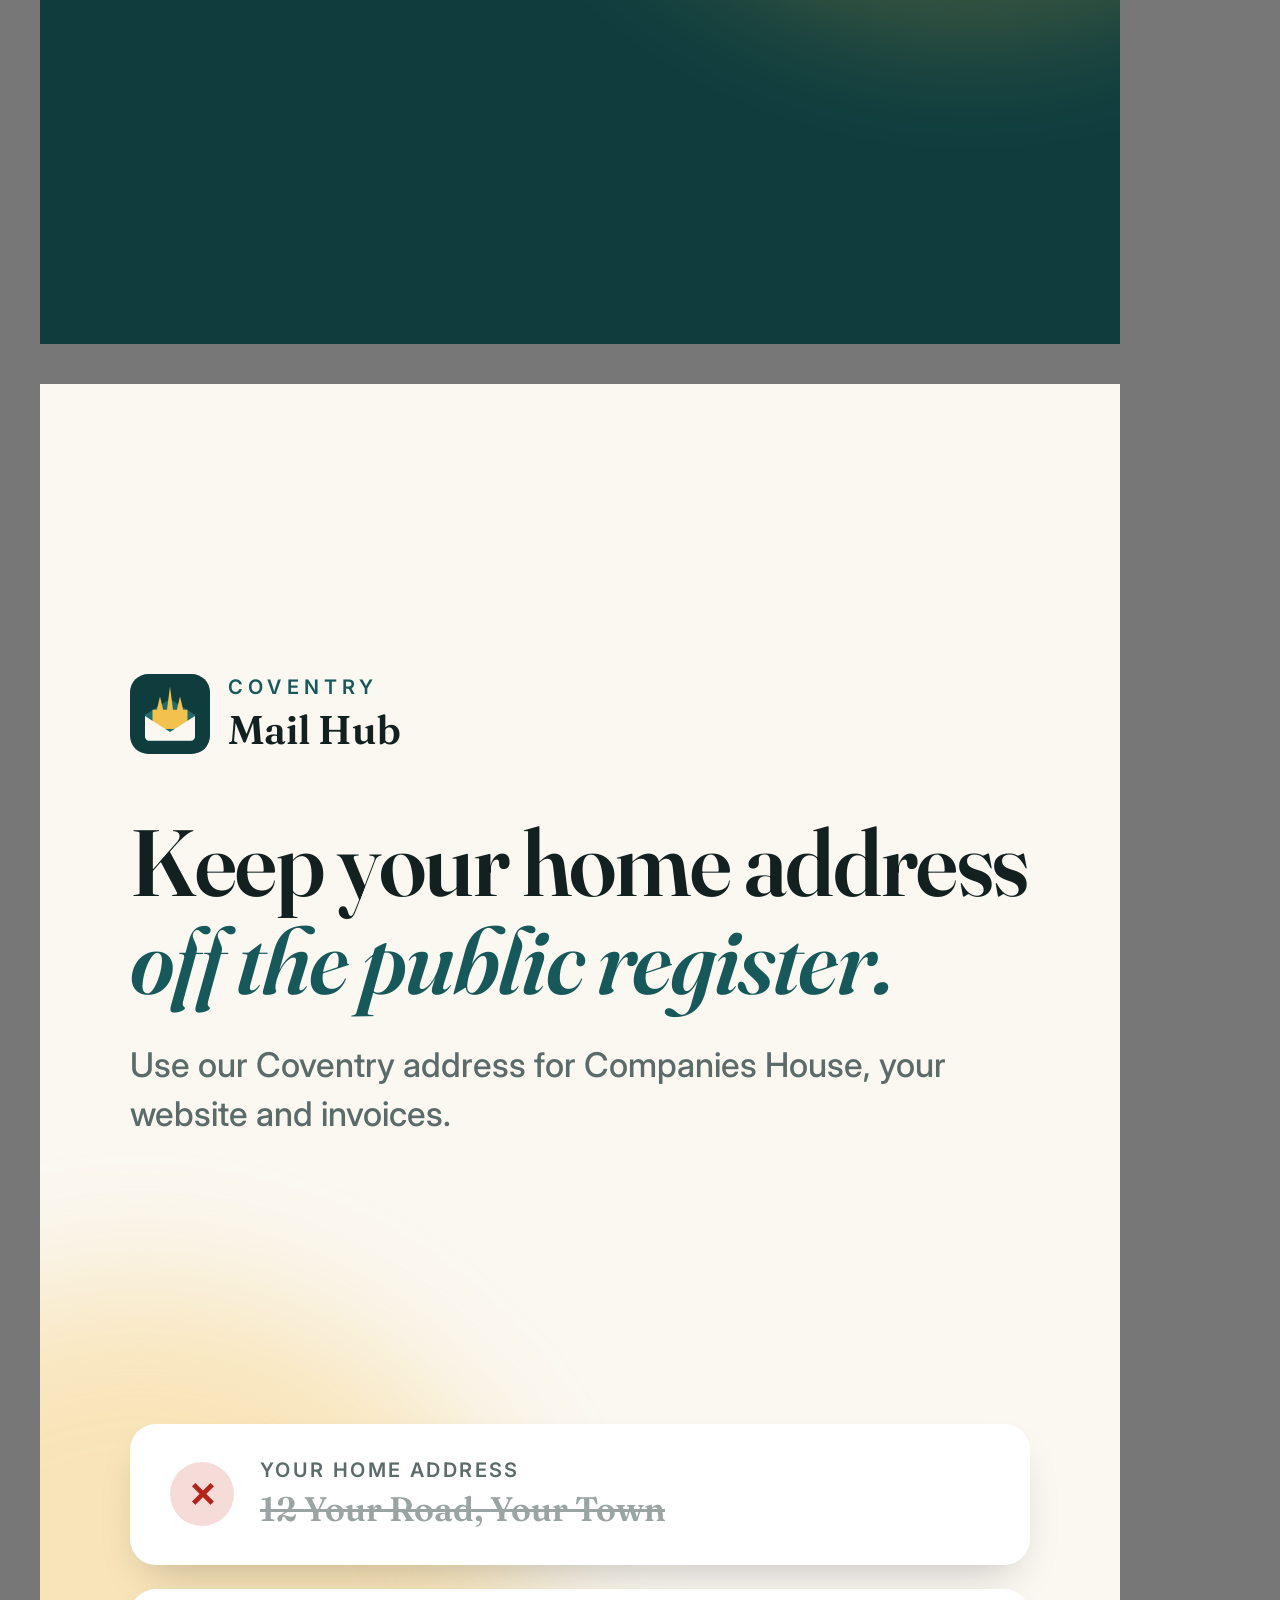
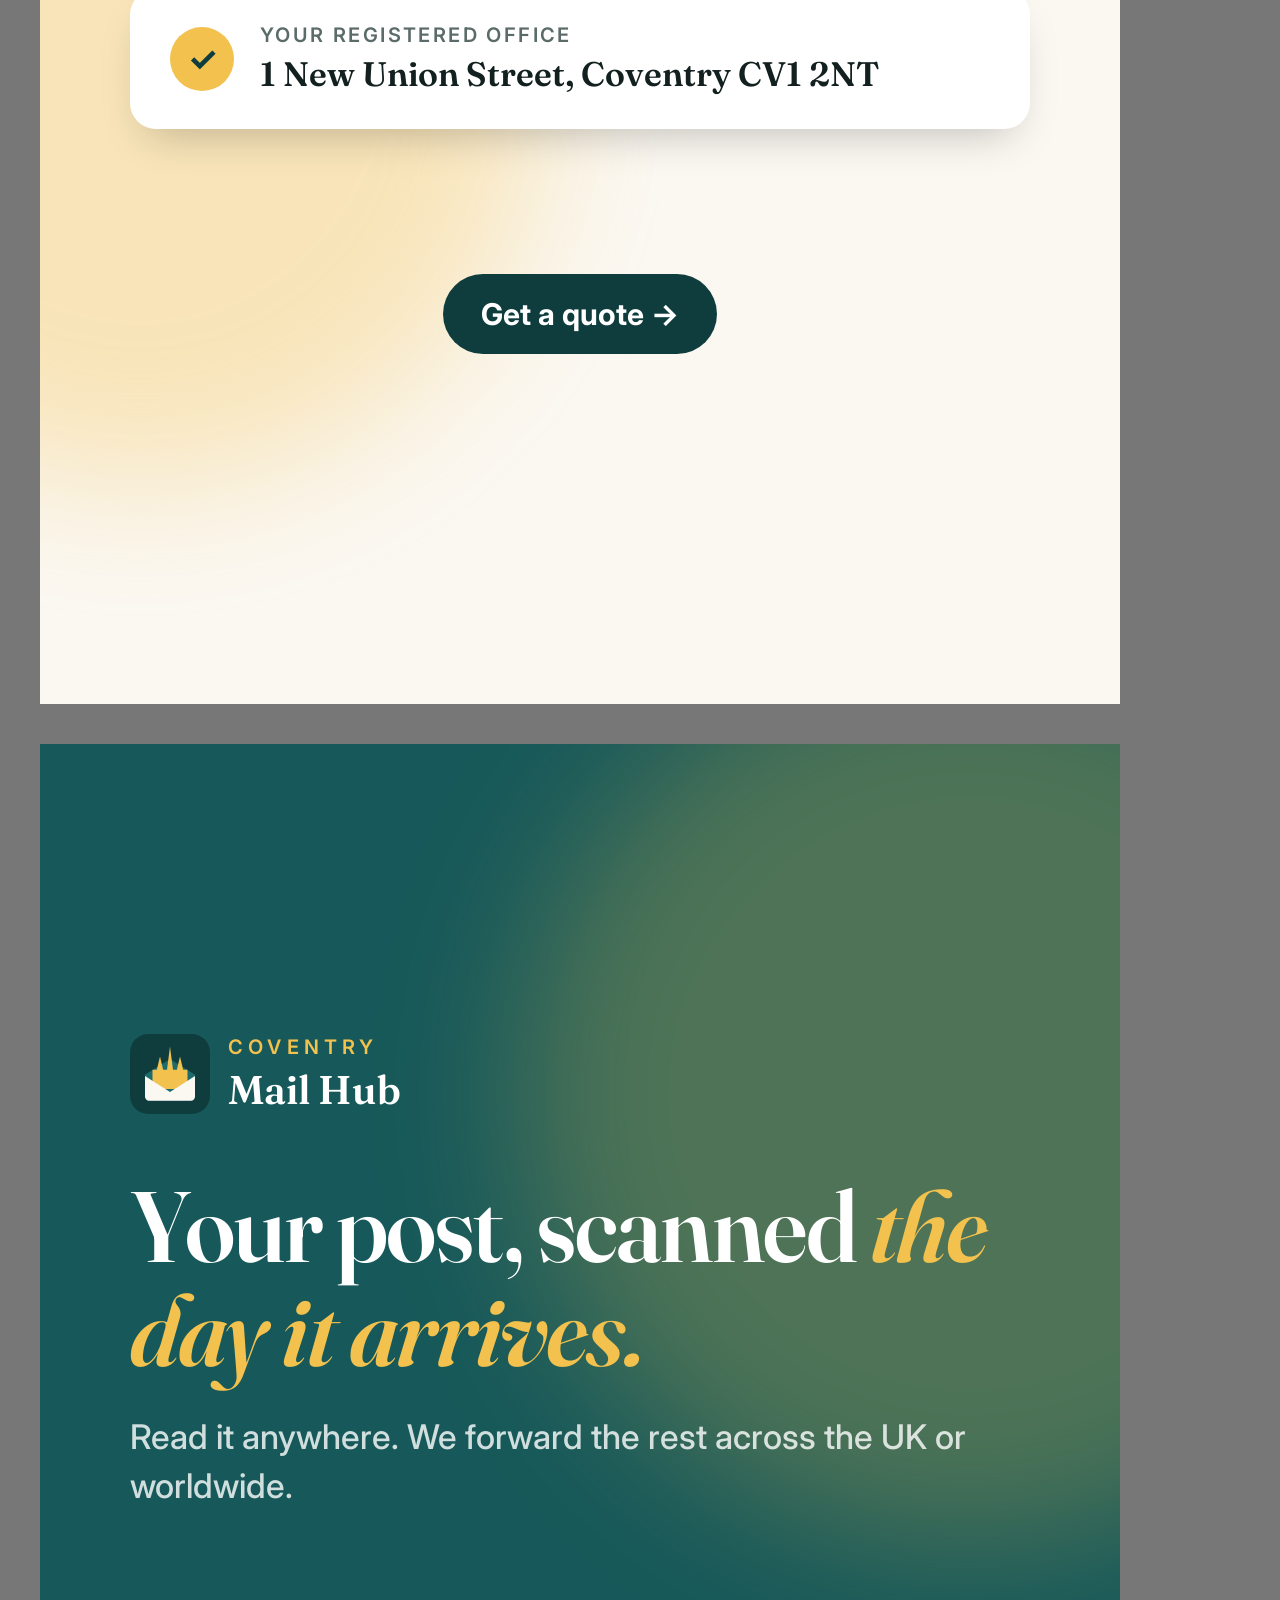
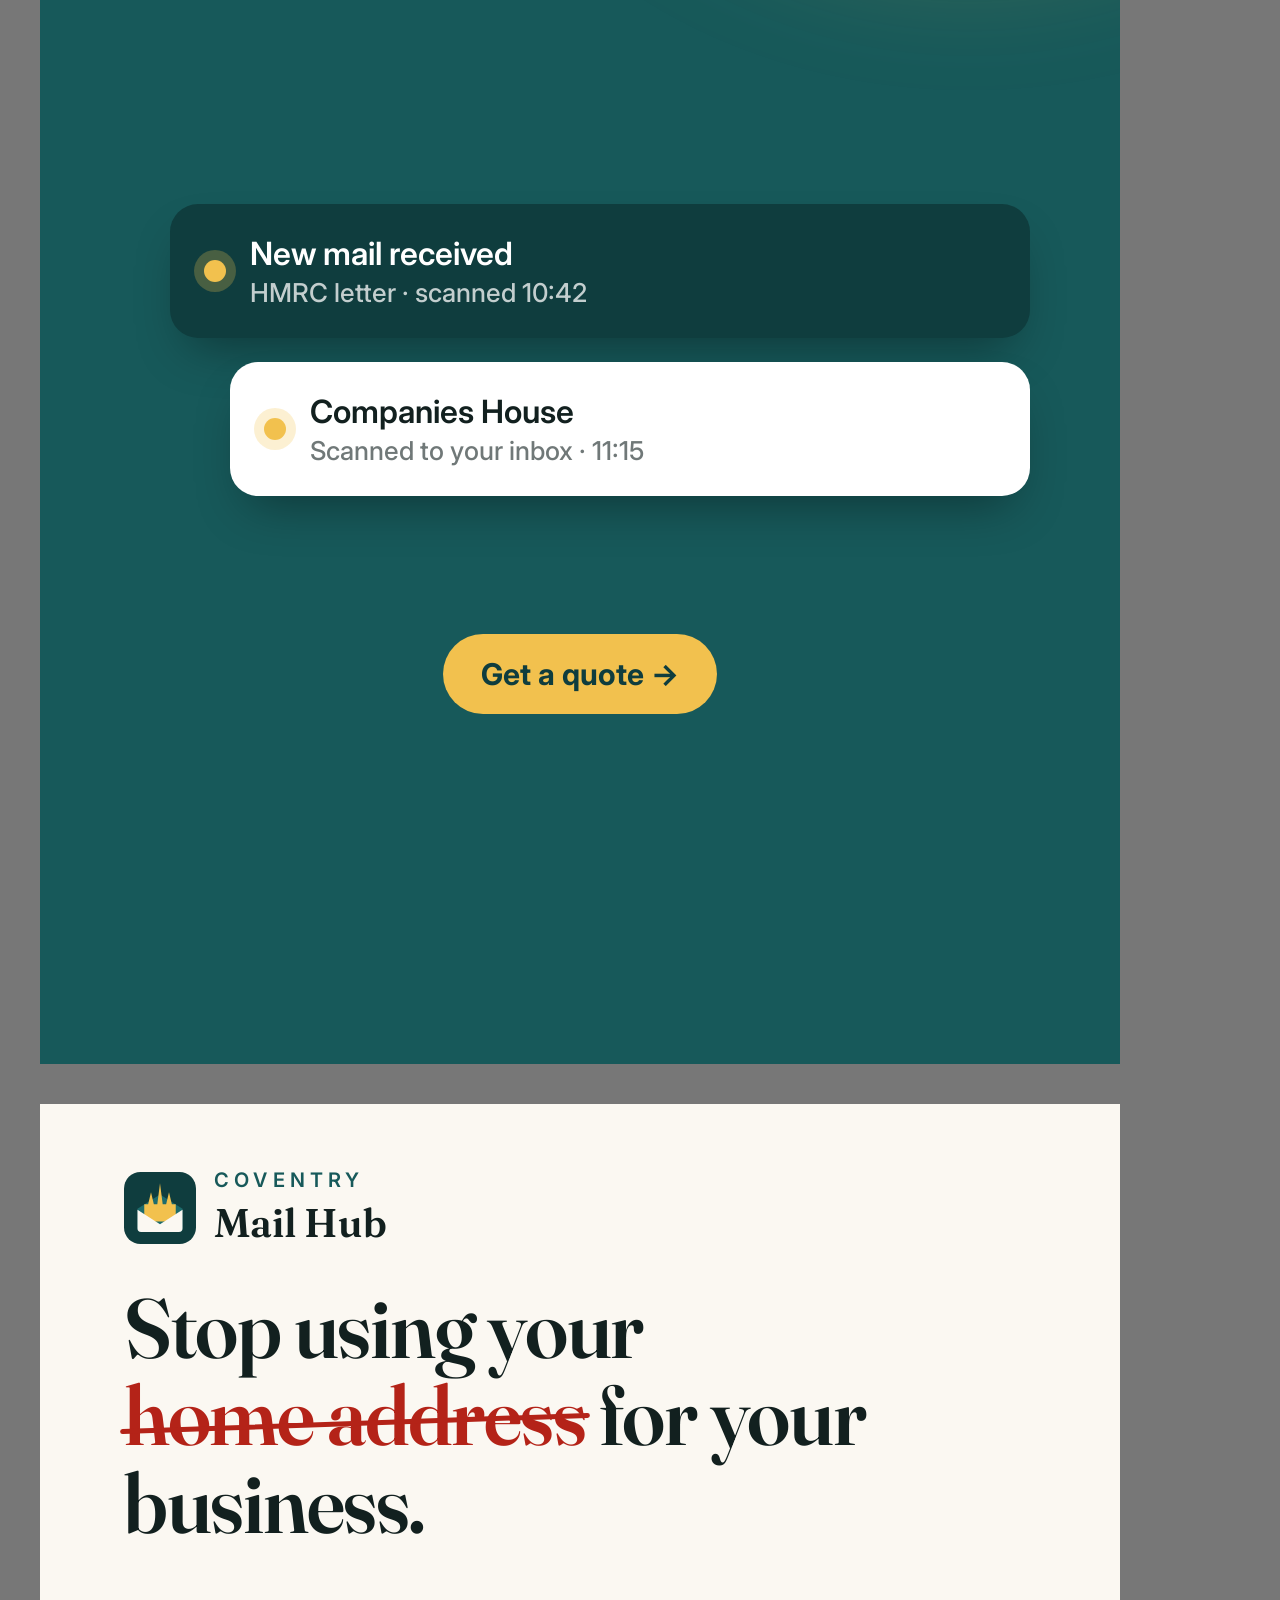
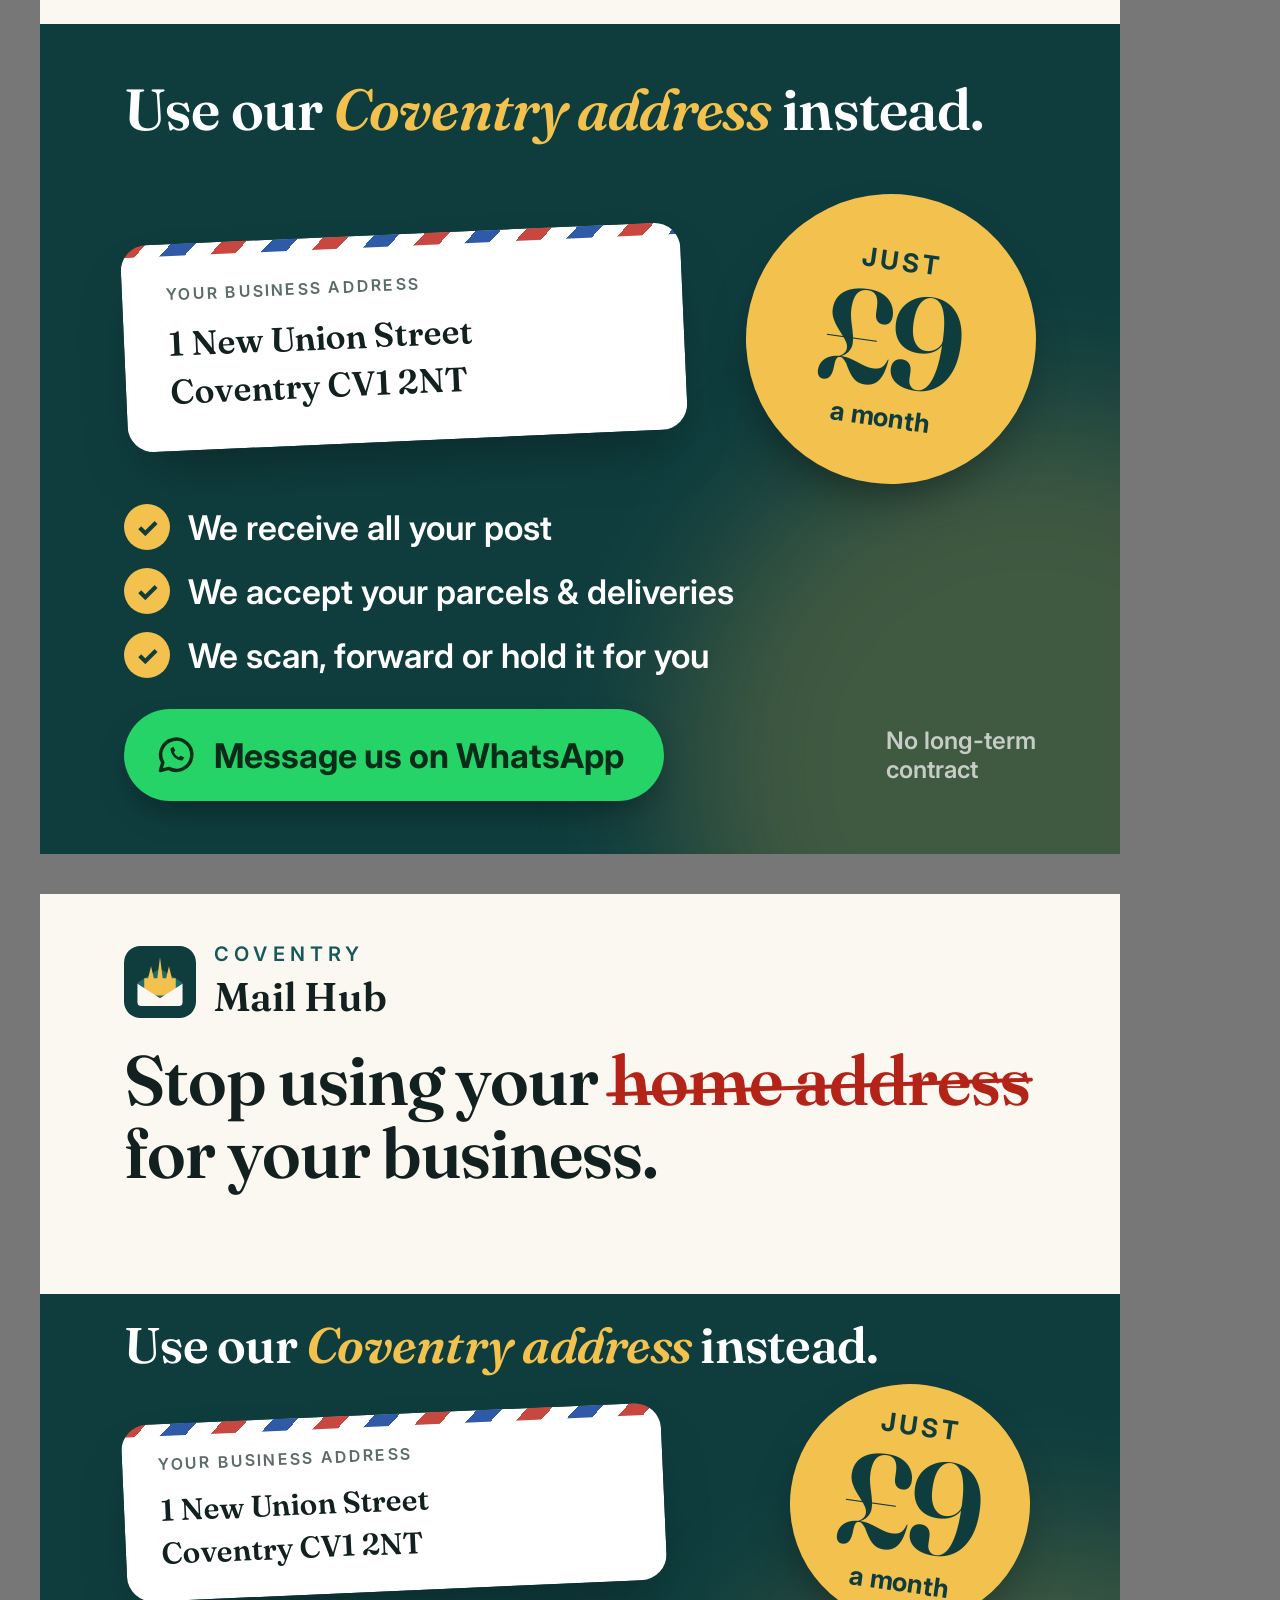
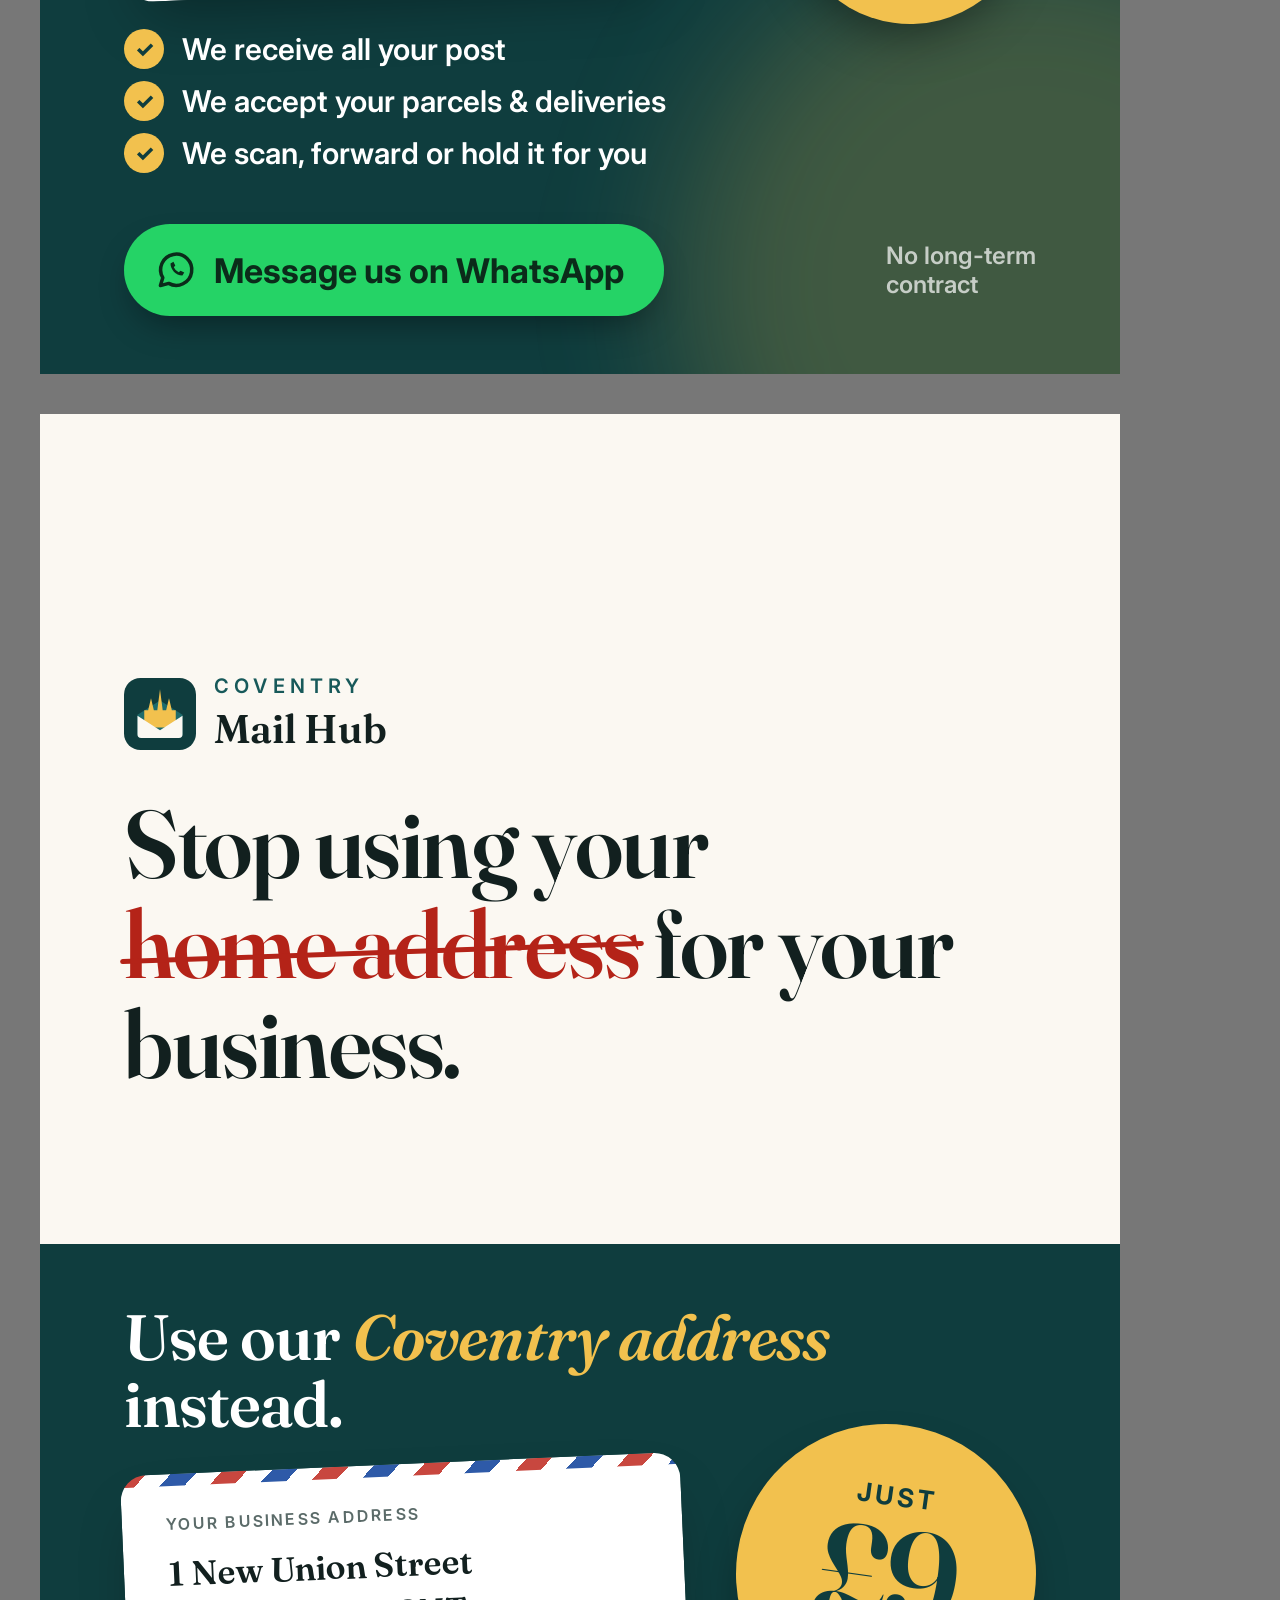
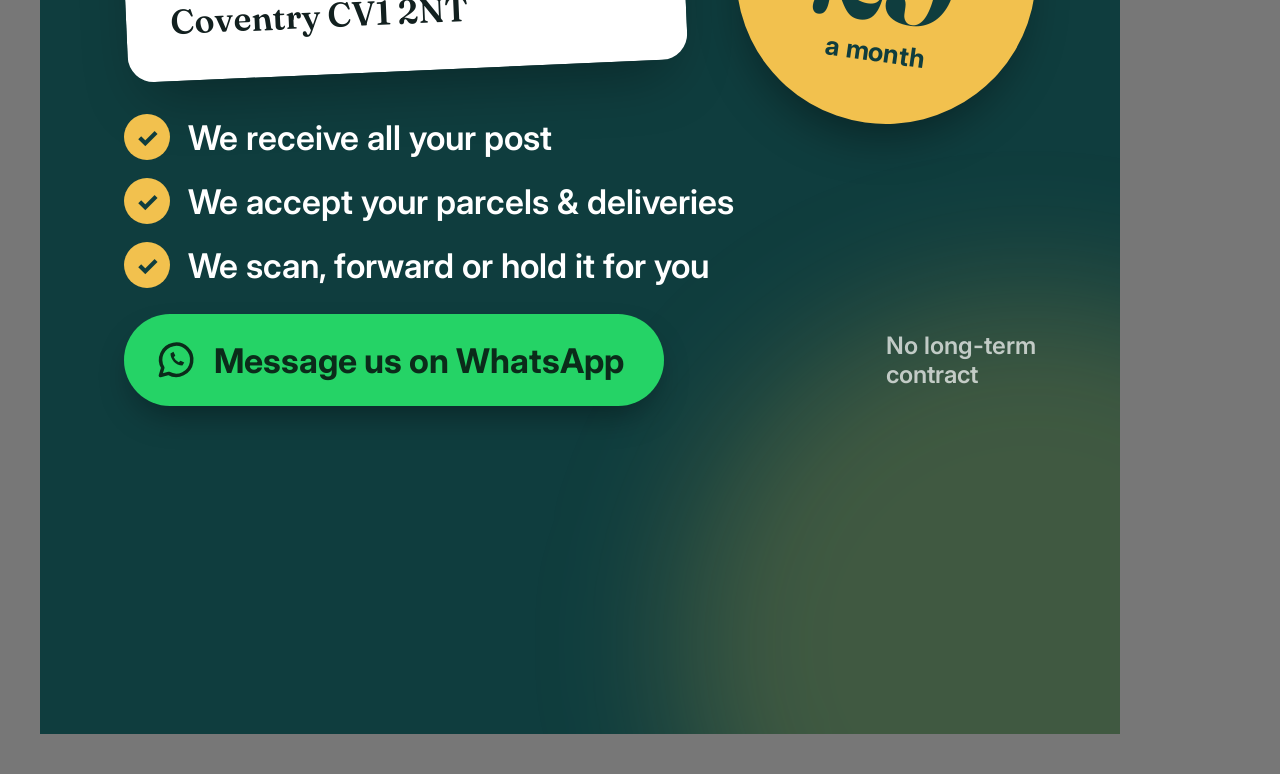
==== commit 132f3884: "Add £9 offer ad creative in 4:5, square and story sizes Co-Authored-By: Claude Opus 5.5 <noreply@ant" ====
--- a/marketing/artwork.html
+++ b/marketing/artwork.html
@@ -64,6 +64,30 @@
   .cmp.no .v { color: #9aa5a3; text-decoration: line-through; text-decoration-thickness: 3px; }
 
   .glow { position: absolute; border-radius: 50%; filter: blur(70px); }
+
+  /* £9 offer ad */
+  .offer .top { position: absolute; left: 0; right: 0; top: 0; background: var(--bg); }
+  .offer .bottom { position: absolute; left: 0; right: 0; bottom: 0; background: var(--brand); overflow: hidden; }
+  .strike { position: relative; white-space: nowrap; color: #b42318; }
+  .strike::after { content: ""; position: absolute; left: -4px; right: -4px; top: 56%; height: .055em; background: #b42318; border-radius: 6px; transform: rotate(-2deg); }
+  .offer .h-use { color: #fff; }
+  .offer .h-use em { color: var(--accent); }
+  .badge9 { position: absolute; border-radius: 50%; background: var(--accent); color: var(--brand); display: flex; flex-direction: column; align-items: center; justify-content: center; text-align: center; transform: rotate(8deg); box-shadow: 0 24px 50px -16px rgba(0,0,0,.45); }
+  .badge9 .s { font: 700 26px var(--sans); text-transform: uppercase; letter-spacing: .12em; }
+  .badge9 .p { font: 600 132px/0.95 var(--serif); letter-spacing: -.03em; }
+  .badge9 .s2 { font: 700 26px var(--sans); }
+  .ticks { display: grid; gap: 18px; }
+  .ticks p { font: 600 34px var(--sans); color: #fff; display: flex; gap: 18px; align-items: center; }
+  .ticks p::before { content: "✓"; flex: none; width: 46px; height: 46px; border-radius: 50%; background: var(--accent); color: var(--brand); font: 800 26px var(--sans); display: grid; place-items: center; }
+  .wa { display: inline-flex; align-items: center; gap: 16px; background: #25d366; color: #0b2b1a; font: 700 34px var(--sans); padding: 24px 40px 24px 30px; border-radius: 999px; box-shadow: 0 16px 36px -12px rgba(0,0,0,.45); }
+  .wa svg { width: 44px; height: 44px; fill: none; stroke: currentColor; stroke-width: 1.9; stroke-linejoin: round; }
+  .wa svg path:last-child { fill: currentColor; stroke: none; }
+  .compact .env { padding: 30px 36px 26px !important; }
+  .compact .env .addr { font-size: 30px !important; }
+  .compact .ticks { gap: 12px; }
+  .compact .ticks p { font-size: 30px; }
+  .compact .ticks p::before { width: 40px; height: 40px; font-size: 22px; }
+  .small-note { font: 600 24px var(--sans); color: rgba(255,255,255,.7); }
 </style>
 </head>
 <body>
@@ -186,5 +210,74 @@
   <div style="position:absolute;left:0;right:0;top:1490px;text-align:center"><span class="pill">Get a quote →</span></div>
 </div>
 
+<!-- Offer ad: ad-offer-4x5 1080x1350 -->
+<div class="board offer" id="ad-offer-4x5" style="width:1080px;height:1350px">
+  <div class="top" style="height:560px"></div>
+  <div class="bottom" style="top:520px"><div class="glow" style="width:700px;height:700px;right:-260px;bottom:-260px;background:rgba(242,193,78,.22)"></div></div>
+  <div class="lockup light" style="position:absolute;left:84px;top:64px"><svg class="mk" viewBox="0 0 48 48" width="72" height="72"><rect class="bg" width="48" height="48" rx="11"/><path class="back" d="M9 24.5L24 15l15 9.5v13A2.5 2.5 0 0 1 36.5 40h-25A2.5 2.5 0 0 1 9 37.5z"/><path class="letter" d="M13.5 33V21.5h2.6L18 13.5l1.9 8h2.3L24 7.5l1.8 14h2.3l1.9-8 1.9 8h2.6V33z"/><path class="front" d="M9 25.2l15 9.6 15-9.6v12.3a2.5 2.5 0 0 1-2.5 2.5h-25A2.5 2.5 0 0 1 9 37.5z"/></svg><div class="t"><span class="t1" style="color:var(--brand-2)">Coventry</span><span class="t2" style="color:var(--ink)">Mail Hub</span></div></div>
+  <h1 class="serif" style="position:absolute;left:84px;right:84px;top:180px;font-size:84px;color:var(--ink)">Stop using your <span class="strike">home address</span> for your business.</h1>
+  <h2 class="serif h-use" style="position:absolute;left:84px;right:84px;top:575px;font-size:58px">Use our <em>Coventry address</em> instead.</h2>
+  <div class="env" style="position:absolute;left:84px;top:730px;width:560px;transform:rotate(-2.5deg);padding:40px 44px 34px">
+    <p class="lbl" style="font-size:16px">Your business address</p>
+    <p class="addr" style="font-size:34px">1 New Union Street<br>Coventry CV1 2NT</p>
+  </div>
+  <div class="badge9" style="right:84px;top:690px;width:290px;height:290px"><span class="s">Just</span><span class="p">£9</span><span class="s2">a month</span></div>
+  <div class="ticks" style="position:absolute;left:84px;right:84px;top:1000px">
+    <p>We receive all your post</p>
+    <p>We accept your parcels &amp; deliveries</p>
+    <p>We scan, forward or hold it for you</p>
+  </div>
+  <div style="position:absolute;left:84px;right:84px;top:1205px;display:flex;align-items:center;justify-content:space-between;gap:20px">
+    <span class="wa"><svg viewBox="0 0 24 24" aria-hidden="true"><path d="M3.5 20.5l1.3-4.3A8.5 8.5 0 1 1 8 19.3z"/><path d="M9 8.5c0 3.2 2.8 6.5 6.5 6.5l1-1.6-2-1-1 .8a5 5 0 0 1-2.7-2.7l.8-1-1-2z"/></svg>Message us on WhatsApp</span>
+    <span class="small-note">No long-term<br>contract</span>
+  </div>
+</div>
+
+<!-- Offer ad: ad-offer-square 1080x1080 -->
+<div class="board offer compact" id="ad-offer-square" style="width:1080px;height:1080px">
+  <div class="top" style="height:440px"></div>
+  <div class="bottom" style="top:400px"><div class="glow" style="width:700px;height:700px;right:-260px;bottom:-260px;background:rgba(242,193,78,.22)"></div></div>
+  <div class="lockup light" style="position:absolute;left:84px;top:48px"><svg class="mk" viewBox="0 0 48 48" width="72" height="72"><rect class="bg" width="48" height="48" rx="11"/><path class="back" d="M9 24.5L24 15l15 9.5v13A2.5 2.5 0 0 1 36.5 40h-25A2.5 2.5 0 0 1 9 37.5z"/><path class="letter" d="M13.5 33V21.5h2.6L18 13.5l1.9 8h2.3L24 7.5l1.8 14h2.3l1.9-8 1.9 8h2.6V33z"/><path class="front" d="M9 25.2l15 9.6 15-9.6v12.3a2.5 2.5 0 0 1-2.5 2.5h-25A2.5 2.5 0 0 1 9 37.5z"/></svg><div class="t"><span class="t1" style="color:var(--brand-2)">Coventry</span><span class="t2" style="color:var(--ink)">Mail Hub</span></div></div>
+  <h1 class="serif" style="position:absolute;left:84px;right:84px;top:150px;font-size:70px;color:var(--ink)">Stop using your <span class="strike">home address</span> for your business.</h1>
+  <h2 class="serif h-use" style="position:absolute;left:84px;right:84px;top:425px;font-size:50px">Use our <em>Coventry address</em> instead.</h2>
+  <div class="env" style="position:absolute;left:84px;top:520px;width:540px;transform:rotate(-2.5deg);padding:40px 44px 34px">
+    <p class="lbl" style="font-size:16px">Your business address</p>
+    <p class="addr" style="font-size:34px">1 New Union Street<br>Coventry CV1 2NT</p>
+  </div>
+  <div class="badge9" style="right:90px;top:490px;width:240px;height:240px"><span class="s">Just</span><span class="p">£9</span><span class="s2">a month</span></div>
+  <div class="ticks" style="position:absolute;left:84px;right:84px;top:735px">
+    <p>We receive all your post</p>
+    <p>We accept your parcels &amp; deliveries</p>
+    <p>We scan, forward or hold it for you</p>
+  </div>
+  <div style="position:absolute;left:84px;right:84px;top:930px;display:flex;align-items:center;justify-content:space-between;gap:20px">
+    <span class="wa"><svg viewBox="0 0 24 24" aria-hidden="true"><path d="M3.5 20.5l1.3-4.3A8.5 8.5 0 1 1 8 19.3z"/><path d="M9 8.5c0 3.2 2.8 6.5 6.5 6.5l1-1.6-2-1-1 .8a5 5 0 0 1-2.7-2.7l.8-1-1-2z"/></svg>Message us on WhatsApp</span>
+    <span class="small-note">No long-term<br>contract</span>
+  </div>
+</div>
+
+<!-- Offer ad: ad-offer-story 1080x1920 -->
+<div class="board offer" id="ad-offer-story" style="width:1080px;height:1920px">
+  <div class="top" style="height:870px"></div>
+  <div class="bottom" style="top:830px"><div class="glow" style="width:700px;height:700px;right:-260px;bottom:-260px;background:rgba(242,193,78,.22)"></div></div>
+  <div class="lockup light" style="position:absolute;left:84px;top:260px"><svg class="mk" viewBox="0 0 48 48" width="72" height="72"><rect class="bg" width="48" height="48" rx="11"/><path class="back" d="M9 24.5L24 15l15 9.5v13A2.5 2.5 0 0 1 36.5 40h-25A2.5 2.5 0 0 1 9 37.5z"/><path class="letter" d="M13.5 33V21.5h2.6L18 13.5l1.9 8h2.3L24 7.5l1.8 14h2.3l1.9-8 1.9 8h2.6V33z"/><path class="front" d="M9 25.2l15 9.6 15-9.6v12.3a2.5 2.5 0 0 1-2.5 2.5h-25A2.5 2.5 0 0 1 9 37.5z"/></svg><div class="t"><span class="t1" style="color:var(--brand-2)">Coventry</span><span class="t2" style="color:var(--ink)">Mail Hub</span></div></div>
+  <h1 class="serif" style="position:absolute;left:84px;right:84px;top:380px;font-size:96px;color:var(--ink)">Stop using your <span class="strike">home address</span> for your business.</h1>
+  <h2 class="serif h-use" style="position:absolute;left:84px;right:84px;top:890px;font-size:64px">Use our <em>Coventry address</em> instead.</h2>
+  <div class="env" style="position:absolute;left:84px;top:1050px;width:560px;transform:rotate(-2.5deg);padding:40px 44px 34px">
+    <p class="lbl" style="font-size:16px">Your business address</p>
+    <p class="addr" style="font-size:34px">1 New Union Street<br>Coventry CV1 2NT</p>
+  </div>
+  <div class="badge9" style="right:84px;top:1010px;width:300px;height:300px"><span class="s">Just</span><span class="p">£9</span><span class="s2">a month</span></div>
+  <div class="ticks" style="position:absolute;left:84px;right:84px;top:1300px">
+    <p>We receive all your post</p>
+    <p>We accept your parcels &amp; deliveries</p>
+    <p>We scan, forward or hold it for you</p>
+  </div>
+  <div style="position:absolute;left:84px;right:84px;top:1500px;display:flex;align-items:center;justify-content:space-between;gap:20px">
+    <span class="wa"><svg viewBox="0 0 24 24" aria-hidden="true"><path d="M3.5 20.5l1.3-4.3A8.5 8.5 0 1 1 8 19.3z"/><path d="M9 8.5c0 3.2 2.8 6.5 6.5 6.5l1-1.6-2-1-1 .8a5 5 0 0 1-2.7-2.7l.8-1-1-2z"/></svg>Message us on WhatsApp</span>
+    <span class="small-note">No long-term<br>contract</span>
+  </div>
+</div>
+
 </body>
 </html>
